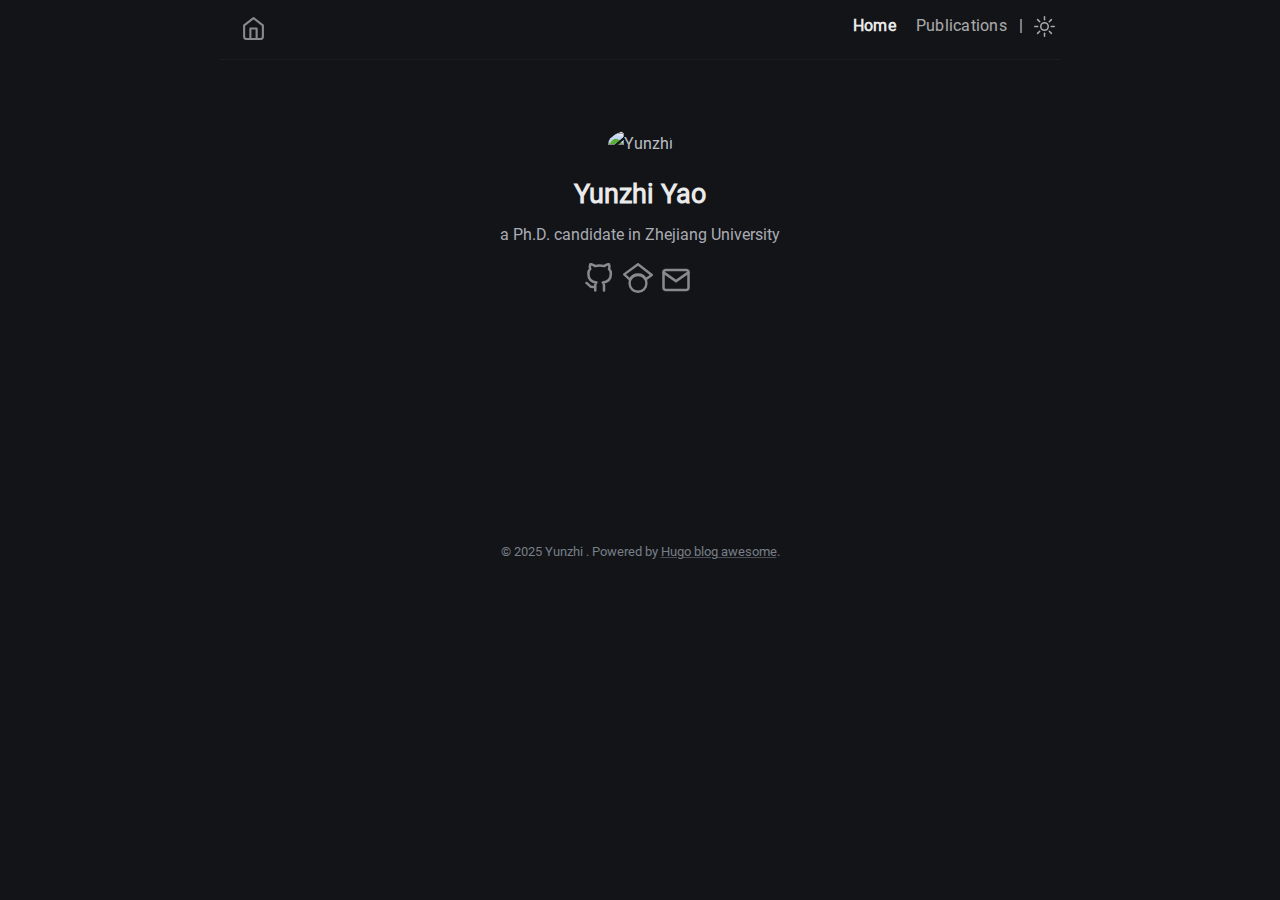
==== index.html @ 930744e5 "Initial commit" ====
<!DOCTYPE html><html lang="en-us" class="dark"><head><meta charset="utf-8">
<meta http-equiv="content-type" content="text/html">
<meta name="viewport" content="width=device-width, initial-scale=1.0">

<title itemprop="name"> | Yunzhi Yao</title>
<meta property="og:title" content=" | Yunzhi Yao" />
<meta name="twitter:title" content=" | Yunzhi Yao" />
<meta itemprop="name" content=" | Yunzhi Yao" />
<meta name="application-name" content=" | Yunzhi Yao" />
<meta property="og:site_name" content="Yunzhi Yao" />

<meta name="description" content="Minimal Hugo blog theme with light and dark mode support">
<meta itemprop="description" content="Minimal Hugo blog theme with light and dark mode support" />
<meta property="og:description" content="Minimal Hugo blog theme with light and dark mode support" />
<meta name="twitter:description" content="Minimal Hugo blog theme with light and dark mode support" />

<meta property="og:locale" content="en-us" />
<meta name="language" content="en-us" />

  <link rel="alternate" hreflang="en-us" href="https://littlefive5.github.io/" title="" />






<meta name="generator" content="Hugo 0.143.1">

    
    <meta property="og:url" content="https://littlefive5.github.io/">
  <meta property="og:site_name" content="Yunzhi Yao">
  <meta property="og:title" content="Yunzhi Yao">
  <meta property="og:description" content="Minimal Hugo blog theme with light and dark mode support">
  <meta property="og:locale" content="en_us">
  <meta property="og:type" content="website">


    
    
  <meta name="twitter:card" content="summary">
  <meta name="twitter:title" content="Yunzhi Yao">
  <meta name="twitter:description" content="Minimal Hugo blog theme with light and dark mode support">


    

    <link rel="canonical" href="https://littlefive5.github.io/">
    <link href="/index.xml" rel="alternate" type="application/rss+xml" title="Yunzhi Yao">
    <link href="/index.xml" rel="feed" type="application/rss+xml" title="Yunzhi Yao">
    <link href="/style.min.8a71231d3ff995782d0689340b87c693e7d3cd7c97d5d271f85db466e5714c49.css" rel="stylesheet">
    <link href="/code-highlight.min.706d31975fec544a864cb7f0d847a73ea55ca1df91bf495fd12a177138d807cf.css" rel="stylesheet">

    
    <link rel="apple-touch-icon" sizes="180x180" href="/icons/apple-touch-icon.png">
    <link rel="icon" type="image/png" sizes="32x32" href="/icons/favicon-32x32.png">
    <link rel="icon" type="image/png" sizes="16x16" href="/icons/favicon-16x16.png">
    <link rel="mask-icon" href="/icons/safari-pinned-tab.svg">
    <link rel="shortcut icon" href="/favicon.ico">




<link rel="manifest" href="https://littlefive5.github.io/site.webmanifest">

<meta name="msapplication-config" content="/browserconfig.xml">
<meta name="msapplication-TileColor" content="#2d89ef">
<meta name="theme-color" content="#434648">

    
    <link rel="icon" type="image/svg+xml" href="/icons/favicon.svg">

    
    
    
</head>
<body data-theme="dark" class="notransition">

<script src="/js/theme.min.8961c317c5b88b953fe27525839672c9343f1058ab044696ca225656c8ba2ab0.js" integrity="sha256-iWHDF8W4i5U/4nUlg5ZyyTQ/EFirBEaWyiJWVsi6KrA="></script>

<div class="navbar" role="navigation">
    <nav class="menu" aria-label="Main Navigation">
        <a href="https://littlefive5.github.io/" class="logo">
            <svg xmlns="http://www.w3.org/2000/svg" width="25" height="25" 
viewBox="0 0 24 24" fill="none" stroke="currentColor" stroke-width="2" stroke-linecap="round" 
stroke-linejoin="round" class="feather feather-home">
<title>Home</title>
<path d="M3 9l9-7 9 7v11a2 2 0 0 1-2 2H5a2 2 0 0 1-2-2z"></path>
<polyline points="9 22 9 12 15 12 15 22"></polyline>
</svg>
        </a>
        <input type="checkbox" id="menu-trigger" class="menu-trigger" />
        <label for="menu-trigger">
            <span class="menu-icon">
                <svg xmlns="http://www.w3.org/2000/svg" width="25" height="25" stroke="currentColor" fill="none" viewBox="0 0 14 14"><title>Menu</title><path stroke-linecap="round" stroke-linejoin="round" d="M10.595 7L3.40726 7"></path><path stroke-linecap="round" stroke-linejoin="round" d="M10.5096 3.51488L3.49301 3.51488"></path><path stroke-linecap="round" stroke-linejoin="round" d="M10.5096 10.4851H3.49301"></path><path stroke-linecap="round" stroke-linejoin="round" d="M0.5 12.5V1.5C0.5 0.947715 0.947715 0.5 1.5 0.5H12.5C13.0523 0.5 13.5 0.947715 13.5 1.5V12.5C13.5 13.0523 13.0523 13.5 12.5 13.5H1.5C0.947715 13.5 0.5 13.0523 0.5 12.5Z"></path></svg>
            </span>
        </label>

        <div class="trigger">
            <ul class="trigger-container">
                
                
                <li>
                    <a class="menu-link active" href="/">
                        Home
                    </a>
                    
                </li>
                
                <li>
                    <a class="menu-link " href="/publication/">
                        Publications
                    </a>
                    
                </li>
                
                <li class="menu-separator">
                    <span>|</span>
                </li>
                
                
            </ul>
            <a id="mode" href="#">
                <svg xmlns="http://www.w3.org/2000/svg" class="mode-sunny" width="21" height="21" viewBox="0 0 14 14" stroke-width="1">
<title>LIGHT</title><g><circle cx="7" cy="7" r="2.5" fill="none" stroke-linecap="round" stroke-linejoin="round"></circle><line x1="7" y1="0.5" x2="7" y2="2.5" fill="none" stroke-linecap="round" stroke-linejoin="round"></line><line x1="2.4" y1="2.4" x2="3.82" y2="3.82" fill="none" stroke-linecap="round" stroke-linejoin="round"></line><line x1="0.5" y1="7" x2="2.5" y2="7" fill="none" stroke-linecap="round" stroke-linejoin="round"></line><line x1="2.4" y1="11.6" x2="3.82" y2="10.18" fill="none" stroke-linecap="round" stroke-linejoin="round"></line><line x1="7" y1="13.5" x2="7" y2="11.5" fill="none" stroke-linecap="round" stroke-linejoin="round"></line><line x1="11.6" y1="11.6" x2="10.18" y2="10.18" fill="none" stroke-linecap="round" stroke-linejoin="round"></line><line x1="13.5" y1="7" x2="11.5" y2="7" fill="none" stroke-linecap="round" stroke-linejoin="round"></line><line x1="11.6" y1="2.4" x2="10.18" y2="3.82" fill="none" stroke-linecap="round" stroke-linejoin="round"></line></g></svg>
                <svg xmlns="http://www.w3.org/2000/svg" class="mode-moon" width="21" height="21" viewBox="0 0 14 14" stroke-width="1">
<title>DARK</title><g><circle cx="7" cy="7" r="2.5" fill="none" stroke-linecap="round" stroke-linejoin="round"></circle><line x1="7" y1="0.5" x2="7" y2="2.5" fill="none" stroke-linecap="round" stroke-linejoin="round"></line><line x1="2.4" y1="2.4" x2="3.82" y2="3.82" fill="none" stroke-linecap="round" stroke-linejoin="round"></line><line x1="0.5" y1="7" x2="2.5" y2="7" fill="none" stroke-linecap="round" stroke-linejoin="round"></line><line x1="2.4" y1="11.6" x2="3.82" y2="10.18" fill="none" stroke-linecap="round" stroke-linejoin="round"></line><line x1="7" y1="13.5" x2="7" y2="11.5" fill="none" stroke-linecap="round" stroke-linejoin="round"></line><line x1="11.6" y1="11.6" x2="10.18" y2="10.18" fill="none" stroke-linecap="round" stroke-linejoin="round"></line><line x1="13.5" y1="7" x2="11.5" y2="7" fill="none" stroke-linecap="round" stroke-linejoin="round"></line><line x1="11.6" y1="2.4" x2="10.18" y2="3.82" fill="none" stroke-linecap="round" stroke-linejoin="round"></line></g></svg>
            </a>
        </div>
    </nav>
</div>
<div class="wrapper">
        


<div class="author">
    
    
    
    <img class="author-avatar" src="https://avatars.githubusercontent.com/u/36941249?v=4" alt="Yunzhi " width="460"
        height="460" />
    
    
    <h2 class="author-name">Yunzhi Yao</h2>
    <p class="author-bio" style="margin-bottom: 15px;">a Ph.D. candidate in Zhejiang University</p>
    <div class="footer_social-icons">
<a href="https://github.com/littlefive5" target="_blank" rel="noopener noreferrer me"
    title="Github">
    <svg xmlns="http://www.w3.org/2000/svg" viewBox="0 0 24 24" fill="none" stroke="currentColor" stroke-width="2"
    stroke-linecap="round" stroke-linejoin="round">
    <path
        d="M9 19c-5 1.5-5-2.5-7-3m14 6v-3.87a3.37 3.37 0 0 0-.94-2.61c3.14-.35 6.44-1.54 6.44-7A5.44 5.44 0 0 0 20 4.77 5.07 5.07 0 0 0 19.91 1S18.73.65 16 2.48a13.38 13.38 0 0 0-7 0C6.27.65 5.09 1 5.09 1A5.07 5.07 0 0 0 5 4.77a5.44 5.44 0 0 0-1.5 3.78c0 5.42 3.3 6.61 6.44 7A3.37 3.37 0 0 0 9 18.13V22">
    </path>
</svg>
</a>
<a href="https://scholar.google.com/citations?user=nAagIwEAAAAJ" target="_blank" rel="noopener noreferrer me"
    title="Googlescholar">
    <svg role="img" viewBox="0 0 24 25" xmlns="http://www.w3.org/2000/svg" fill="none" stroke="currentColor"
    stroke-width="2" stroke-linecap="round" stroke-linejoin="round">
    <path
        d="M5.242 13.769L0.5 9.5 12 1l11.5 9-5.242 3.769C17.548 11.249 14.978 9.5 12 9.5c-2.977 0-5.548 1.748-6.758 4.269zM12 10a7 7 0 1 0 0 14 7 7 0 0 0 0-14z" />
</svg>
</a>
<a href="mailto:yyztodd@zju.edu.cn" target="_blank" rel="noopener noreferrer me"
    title="Email">
    <svg xmlns="http://www.w3.org/2000/svg" viewBox="0 0 24 21" fill="none" stroke="currentColor" stroke-width="2"
    stroke-linecap="round" stroke-linejoin="round">
    <path d="M4 4h16c1.1 0 2 .9 2 2v12c0 1.1-.9 2-2 2H4c-1.1 0-2-.9-2-2V6c0-1.1.9-2 2-2z"></path>
    <polyline points="22,6 12,13 2,6"></polyline>
</svg>
</a>
</div>
</div>

        <main aria-label="Content">
            
        </main>
    </div><footer class="footer">
    <span class="footer_item"> </span>
    &nbsp;

    
    <small class="footer_copyright">
        © 2025 Yunzhi .
        Powered by <a href="https://github.com/hugo-sid/hugo-blog-awesome" target="_blank" rel="noopener">Hugo blog awesome</a>.
    </small>
</footer><a href="#" title="Go to top" id="totop">
    <svg xmlns="http://www.w3.org/2000/svg" width="50" height="50" fill="currentColor" stroke="currentColor" viewBox="0 96 960 960">
    <path d="M283 704.739 234.261 656 480 410.261 725.739 656 677 704.739l-197-197-197 197Z"/>
</svg>

</a>


    






    
    <script src="https://littlefive5.github.io/js/main.min.35f435a5d8eac613c52daa28d8af544a4512337d3e95236e4a4978417b8dcb2f.js" integrity="sha256-NfQ1pdjqxhPFLaoo2K9USkUSM30&#43;lSNuSkl4QXuNyy8="></script>

    

</body>

</html>
---- style.min.8a71231d3ff995782d0689340b87c693e7d3cd7c97d5d271f85db466e5714c49.css ----
@font-face{font-display:swap;font-family:roboto;font-style:normal;font-weight:400;src:url(fonts/Roboto/roboto-v30-latin-regular.eot);src:url(fonts/Roboto/roboto-v30-latin-regular.eot?#iefix)format("embedded-opentype"),url(fonts/Roboto/roboto-v30-latin-regular.woff2)format("woff2"),url(fonts/Roboto/roboto-v30-latin-regular.woff)format("woff"),url(fonts/Roboto/roboto-v30-latin-regular.ttf)format("truetype"),url(fonts/Roboto/roboto-v30-latin-regular.svg#Roboto)format("svg")}*{-webkit-transition:background-color 75ms ease-in,border-color 75ms ease-in;-moz-transition:background-color 75ms ease-in,border-color 75ms ease-in;-ms-transition:background-color 75ms ease-in,border-color 75ms ease-in;-o-transition:background-color 75ms ease-in,border-color 75ms ease-in;transition:background-color 75ms ease-in,border-color 75ms ease-in}.notransition{-webkit-transition:none;-moz-transition:none;-ms-transition:none;-o-transition:none;transition:none}html{overflow-x:hidden;width:100%}body,h1,h2,h3,h4,h5,h6,p,blockquote,pre,hr,dl,dd,ol,ul,figure{margin:0;padding:0}body{min-height:100vh;overflow-x:hidden;position:relative;color:#434648;background-color:#fff;font:16px/1.85 Roboto,sans-serif;-webkit-text-size-adjust:100%;-webkit-font-smoothing:antialiased;-webkit-font-feature-settings:"kern" 1;-moz-font-feature-settings:"kern" 1;-o-font-feature-settings:"kern" 1;font-feature-settings:"kern" 1;font-kerning:normal;box-sizing:border-box}h1,h2,h3,h4,h5,h6,p,blockquote,pre,ul,ol,dl,figure{margin-top:10px;margin-bottom:10px}strong,b{font-weight:700;color:#0d122b}hr{border-bottom:0;border-style:solid;border-color:#ececec}img{max-width:100%;vertical-align:middle;-webkit-user-drag:none;margin:0 auto;text-align:center}figure{position:relative}figure>img{display:block;position:relative}figcaption{font-size:13px;text-align:center}ul li{display:list-item;text-align:-webkit-match-parent}ol li{position:relative}ul,ol{margin-top:0;margin-left:30px}li{padding-bottom:1px;padding-top:1px}li:before{color:#0d122b}li>ul,li>ol{margin-bottom:2px;margin-top:0}h1,h2,h3,h4,h5,h6{color:#0d122b;font-weight:700}h1+ul,h1+ol,h2+ul,h2+ol,h3+ul,h3+ol,h4+ul,h4+ol,h5+ul,h5+ol,h6+ul,h6+ol{margin-top:10px}@media screen and (max-width:768px){h1,h2,h3,h4,h5,h6{scroll-margin-top:65px}}h1>a,h2>a,h3>a,h4>a,h5>a,h6>a{text-decoration:none;border:none}h1>a:hover,h2>a:hover,h3>a:hover,h4>a:hover,h5>a:hover,h6>a:hover{text-decoration:none;border:none}a{color:inherit;text-decoration-color:#d2c7c7}a:hover{color:#003fff}a:focus{outline:3px solid rgba(0,54,199,.6);outline-offset:2px}del{color:inherit}em{color:inherit}blockquote{color:#525b66;opacity:.9;border-left:5px solid #c4c8cc;padding:0 0 0 1rem;margin-left:.3rem;margin-right:.3rem;font-size:1em}blockquote>:last-child{margin-bottom:0;margin-top:0}.wrapper{max-width:-webkit-calc(720px - (30px * 2));max-width:calc(720px - (30px * 2));position:relative;margin-right:auto;margin-left:auto;padding-right:30px;padding-left:30px}@media screen and (max-width:768px){.wrapper{max-width:-webkit-calc(720px - (30px));max-width:calc(720px - (30px));padding-right:20px;padding-left:20px}.wrapper.blurry{animation:.2s ease-in forwards blur;-webkit-animation:.2s ease-in forwards blur}}u{text-decoration-color:#d2c7c7}small{font-size:14px}sup{border-radius:10%;top:-3px;left:2px;font-size:small;position:relative;margin-right:2px}.overflow-table{overflow-x:auto}table{width:100%;margin-top:15px;border-collapse:collapse;font-size:14px}table thead{font-weight:700;color:#0d122b;border-bottom:1px solid #ececec}table th,table td,table tr{border:1px solid #ececec;padding:2px 7px}.navbar:after,.wrapper:after{content:"";display:table;clear:both}mark,::selection{background:#fffba0;color:#0d122b}.gist table{border:0}.gist table tr,.gist table td{border:0}.navbar{height:auto;max-width:calc(890px - (30px * 2));max-width:-webkit-calc(890px - (30px * 2));position:relative;margin-right:auto;margin-left:auto;border-bottom:1px solid #ececec;padding:.5rem .3rem}.logo{float:left;margin:.5rem 0 0 1rem}.logo>svg{opacity:.7}.logo:hover>svg{opacity:1}@media screen and (max-width:768px){.logo{padding-top:.3rem}}.menu{user-select:none;-ms-user-select:none;-webkit-user-select:none}.menu ul{margin:0}.menu .menu-separator{margin-right:.7rem}@media screen and (max-width:768px){.menu .menu-separator{display:none}}.menu a#mode{-webkit-transform:scale(1,1);transform:scale(1,1);opacity:.7;z-index:1}.menu a#mode:hover{cursor:pointer;opacity:1}.menu a#mode:active{-webkit-transform:scale(.9,.9);transform:scale(.9,.9)}.menu a#mode .mode-moon{display:block}.menu a#mode .mode-moon line{stroke:#0d122b;fill:none}.menu a#mode .mode-moon circle{fill:#0d122b;stroke:#0d122b}.menu a#mode .mode-sunny{display:none}.menu a#mode .mode-sunny line{stroke:#eaeaea;fill:none}.menu a#mode .mode-sunny circle{fill:none;stroke:#eaeaea}.menu .trigger{float:right;display:flex;align-items:center}.menu .menu-trigger{display:none}.menu .menu-icon{display:none}.menu li{display:inline-block;margin:0;padding:0;list-style:none}@media screen and (max-width:768px){.menu li{display:block;margin:0;padding:0;list-style:none}}.menu .menu-link{color:#0d122b;line-height:2.25;text-decoration:none;padding:.3rem .5rem;opacity:.7;letter-spacing:.015rem}.menu .menu-link:hover{opacity:1}.menu .menu-link:not(:last-child){margin-right:5px}@media screen and (max-width:768px){.menu .menu-link{opacity:.8}}.menu .menu-link.active{opacity:1;font-weight:600}@media screen and (max-width:768px){.menu{position:fixed;top:0;left:0;right:0;z-index:2;text-align:center;height:50px;background-color:#fff;border-bottom:1px solid #ececec}.menu a#mode{left:10px;top:12px}.menu .menu-icon{display:block;position:absolute;right:0;margin:.7rem .3rem 0 0;cursor:pointer;text-align:center;z-index:1}.menu .menu-icon>svg{opacity:.7}.menu .menu-icon:hover>svg{opacity:1}.menu .menu-icon:active{-webkit-transform:scale(.9,.9);transform:scale(.9,.9)}.menu input[type=checkbox]:not(:checked)~.trigger{clear:both;visibility:hidden}.menu input[type=checkbox]:checked~.trigger{position:fixed;animation:.2s ease-in forwards fadein;-webkit-animation:.2s ease-in forwards fadein;flex-direction:column;justify-content:center;height:100vh;width:100%;top:0}.menu .menu-link{display:block;box-sizing:border-box;font-size:1.1em}.menu .menu-link:not(:last-child){margin:0;padding:2px 0}}.author{margin-top:4.3rem;margin-bottom:4rem;text-align:center}@media screen and (max-width:768px){.author{margin-bottom:3em}}.author .author-avatar{width:150px;height:150px;border-radius:100%;user-select:none;-ms-user-select:none;-webkit-user-select:none;-webkit-animation:.5s ease-in forwards fadein;animation:.5s ease-in forwards fadein;opacity:1;object-fit:cover}.author .author-name{font-size:1.7em;margin-bottom:2px}.author .author-bio{margin:0 auto;opacity:.9;max-width:393px;line-height:1.688}.posts-item-note{padding-bottom:.3rem;font-weight:500;color:#0d122b}.post-item{display:flex;padding-top:5px;padding-bottom:6px;justify-content:space-between;flex-direction:row;align-items:center}.post-item:not(:first-child){border-top:1px solid #ececec}.post-item .post-item-date{min-width:96px;color:#0d122b}@media screen and (max-width:768px){.post-item .post-item-date{font-size:16px}}.post-item .post-item-title{margin:0;border:0;padding:0;font-size:16px;font-weight:400;letter-spacing:.1px}@media screen and (max-width:768px){.post-item .post-item-title{max-width:15rem}}.post-item .post-item-title a{color:#434648;transition:all 150ms ease-in 0s}.post-item .post-item-title a:hover,.post-item .post-item-title afocus{color:#0d122b}.footer{margin-top:8em;margin-bottom:2em;text-align:center}@media screen and (max-width:768px){.footer{margin-top:3em}}.footer span.footer_item{opacity:.8;font-weight:700;font-size:14px}.footer a.footer_item{opacity:.8;text-decoration:none}.footer a.footer_item:not(:last-child){margin-right:10px}.footer a.footer_item:not(:last-child):hover{opacity:1}.footer_copyright{font-size:13px;display:block;color:#6b7886;opacity:.8;margin-top:.7rem;padding:.3rem .95rem}.footer_social-icons a{text-decoration:none;margin-right:.31rem}.footer_social-icons svg{color:#888a90;height:30px;width:30px}.footer_social-icons svg:hover{color:#ddd}.not-found{text-align:center;display:flex;justify-content:center;flex-direction:column;height:75vh}.not-found .title{font-size:5em;font-weight:700;line-height:1.1;color:#0d122b;text-shadow:1px 0 0 #003fff}.not-found .phrase{color:#434648}.not-found .solution{color:#003fff;letter-spacing:.5px}.not-found .solution:hover{color:#0036c7}.search-article{position:relative;margin-bottom:50px}.search-article label[for=search-input]{position:relative;top:10px;left:11px}.search-article input[type=search]{top:0;left:0;border:0;width:100%;height:40px;outline:none;position:absolute;border-radius:5px;padding:10px 10px 10px 35px;color:#434648;-webkit-appearance:none;font-size:16px;background-color:rgba(128,128,128,.1);border:1px solid rgba(128,128,128,.1)}.search-article input[type=search]::-webkit-input-placeholder{color:gray}.search-article input[type=search]::-webkit-search-decoration,.search-article input[type=search]::-webkit-search-results-decoration{display:none}#search-results{text-align:center}#search-results li{text-align:left}.archive-tags{height:auto}.archive-tags .tag-item{padding:1px 3px;border-radius:2px;border:1px solid rgba(128,128,128,.1);background-color:rgba(128,128,128,.1)}sub,sup{font-size:79%;line-height:0;position:relative;vertical-align:baseline}sup{top:-.5em}sub{bottom:-.25em}kbd{font-size:85%;border-radius:3px;color:#333638;background:#d8dbe2;display:inline-block;font-family:Consolas,monaco,monospace;line-height:1;padding:2px 4px;white-space:nowrap}mark{background:#ff0;color:#000;border-radius:3px}@media screen and (max-width:768px){.wrapper.post{padding-left:15px;padding-right:15px}}.header{margin-top:7.8em}.header .header-title{font-size:2em;line-height:1.2;margin-top:10px;margin-bottom:20px}.header .header-title.center{text-align:center}@media screen and (max-width:768px){.header .header-title{font-size:1.9em}}.post-meta{padding-top:3px;line-height:1.3;color:#6b7886}.post-meta time{position:relative;margin-right:1.5em}.post-meta span[itemprop=author]{border-bottom:1px dotted #ececec}.page-content{padding-top:8px}.page-content iframe{text-align:center}.page-content figure img{border-radius:2px}.page-content figure figcaption{margin-top:5px;font-style:italic;font-size:14px}.page-content a{color:#003fff;text-decoration:none}.page-content a[target=_blank]::after{content:" \2197";font-size:14px;line-height:0;position:relative;bottom:5px;vertical-align:baseline}.page-content a:hover{color:#0036c7}.page-content a:focus{color:#003fff}.page-content>p{margin:0;padding-top:15px;padding-bottom:15px}.page-content ul.task-list{list-style:none;margin:0}.page-content ul.task-list li::before{content:""}.page-content ul.task-list li input[type=checkbox]{margin-right:10px}.page-content dl dt{font-weight:700}.page-content h1,.page-content h2,.page-content h3,.page-content h4,.page-content h5,.page-content h6{color:#0d122b;font-weight:700;margin-top:30px;margin-bottom:0;letter-spacing:.03rem}.page-content h1:hover .anchor-head,.page-content h2:hover .anchor-head,.page-content h3:hover .anchor-head,.page-content h4:hover .anchor-head,.page-content h5:hover .anchor-head,.page-content h6:hover .anchor-head{color:#003fff;opacity:1}.page-content h1 .anchor-head,.page-content h2 .anchor-head,.page-content h3 .anchor-head,.page-content h4 .anchor-head,.page-content h5 .anchor-head,.page-content h6 .anchor-head{position:relative;opacity:0;outline:none}.page-content h1 .anchor-head::before,.page-content h2 .anchor-head::before,.page-content h3 .anchor-head::before,.page-content h4 .anchor-head::before,.page-content h5 .anchor-head::before,.page-content h6 .anchor-head::before{content:"#";position:absolute;right:-3px;width:1em;font-weight:700}.page-content h1{font-size:24px}.page-content h2{font-size:22px}.page-content h3{font-size:20px}.page-content h4{font-size:20px}.page-content h5{font-size:16px}.page-content h6{font-size:14px}.post-nav{display:flex;position:relative;margin-top:5em;border-top:1px solid #ececec;line-height:1.4}.post-nav .post-nav-item{border-bottom:0;font-weight:700;padding-bottom:10px;width:50%;padding-top:10px;text-decoration:none;box-sizing:border-box}.post-nav .post-nav-item .post-title{color:#0d122b}.post-nav .post-nav-item:hover .post-title,.post-nav .post-nav-item:focus .post-title{color:#0036c7;opacity:.9}.post-nav .post-nav-item .nav-arrow{font-weight:400;font-size:14px;color:#6b7886;margin-bottom:3px}.post-nav .post-nav-item:nth-child(odd){padding-left:0;padding-right:20px}.post-nav .post-nav-item:nth-child(even){text-align:right;padding-right:0;padding-left:20px}@media screen and (max-width:768px){.post-nav{display:block;font-size:14px}.post-nav .post-nav-item{display:block;width:100%}.post-nav .post-nav-item:nth-child(even){border-left:0;padding-left:0;border-top:1px solid #ececec}}.post-updated-at{font-family:ubuntu mono,monospace}code{font-family:Consolas,monospace;text-rendering:optimizeLegibility;font-feature-settings:"calt" 1;font-variant-ligatures:normal;white-space:pre;word-spacing:normal;word-break:normal;word-wrap:normal;font-size:inherit}li>code,p>code{white-space:pre-wrap;font-size:.9em;padding:1px 3px;position:relative;top:-1px;color:#333638;background-color:#d8dbe2;border-radius:2px;border:1px solid rgba(128,128,128,.1)}pre{background-color:#1a1b21;border-radius:.3rem;padding:.5rem 1rem;display:block;overflow-x:auto}@media screen and (max-width:768px){pre{margin:0 calc(51% - 51vw)}}pre::-webkit-scrollbar{height:.5rem}pre::-webkit-scrollbar-track{background:#606071;border-radius:.1rem}pre::-webkit-scrollbar-thumb{background:#999ea2;border-radius:.3rem}pre::-webkit-scrollbar-thumb:hover{background:#424546}pre>code{color:#fff;max-width:50rem;margin-left:auto;margin-right:auto;line-height:1.5;display:block;border:0}.highlight table td{padding:5px}.highlight table pre{margin:0}.highlight,.highlight .w{color:#fbf1c7}.highlight .err{color:#fb4934;font-weight:700}.highlight .c,.highlight .cd,.highlight .cm,.highlight .c1,.highlight .cs{color:#928374;font-style:italic}.highlight .cp{color:#8ec07c}.highlight .nt{color:#fb4934}.highlight .o,.highlight .ow{color:#fbf1c7}.highlight .p,.highlight .pi{color:#fbf1c7}.highlight .gi{color:#b8bb26;background-color:#282828}.highlight .gd{color:#fb4934;background-color:#282828}.highlight .gh{color:#b8bb26;font-weight:700}.highlight .k,.highlight .kn,.highlight .kp,.highlight .kr,.highlight .kv{color:#fb4934}.highlight .kc{color:#d3869b}.highlight .kt{color:#fabd2f}.highlight .kd{color:#fe8019}.highlight .s,.highlight .sb,.highlight .sc,.highlight .sd,.highlight .s2,.highlight .sh,.highlight .sx,.highlight .s1{color:#b8bb26;font-style:italic}.highlight .si{color:#b8bb26;font-style:italic}.highlight .sr{color:#b8bb26;font-style:italic}.highlight .se{color:#fe8019}.highlight .nn{color:#8ec07c}.highlight .nc{color:#8ec07c}.highlight .no{color:#d3869b}.highlight .na{color:#b8bb26}.highlight .m,.highlight .mf,.highlight .mh,.highlight .mi,.highlight .il,.highlight .mo,.highlight .mb,.highlight .mx{color:#d3869b}.highlight .ss{color:#83a598}details{cursor:pointer}.toc{margin:1.1rem 0 1rem;padding:.5rem 1rem;border-radius:.3rem;background-color:#edecec}.toc ul{padding-top:1rem;margin-left:1rem;padding-left:1rem}.toc ul li{margin-bottom:.5em;line-height:1.4}@keyframes fadein{0%{opacity:.2}100%{opacity:1}}@keyframes blur{0%{filter:blur(0)}100%{filter:blur(4px)}}.embed-responsive{height:0;max-width:100%;overflow:hidden;position:relative;padding-bottom:56.25%;margin-top:20px}.embed-responsive iframe,.embed-responsive object,.embed-responsive embed{top:0;left:0;width:100%;height:100%;position:absolute}.main-404{padding:9rem 0;text-align:center}@media(prefers-color-scheme:dark){html:not(.light) body{color:#babdc4;background-color:#131418}html:not(.light) h1,html:not(.light) h2,html:not(.light) h3,html:not(.light) h4,html:not(.light) h5,html:not(.light) h6{color:#eaeaea}html:not(.light) table thead{color:#eaeaea;border-color:#1b1d25}html:not(.light) table th,html:not(.light) table td,html:not(.light) table tr{border-color:#1b1d25}html:not(.light) .page-content a{color:#77a8fd}html:not(.light) .page-content a:hover,html:not(.light) .page-content a:active,html:not(.light) .page-content a:focus{color:#5292ff}html:not(.light) .page-content h3{border-color:#1b1d25}html:not(.light) .page-content h1 .anchor-head,html:not(.light) .page-content h2 .anchor-head,html:not(.light) .page-content h3 .anchor-head,html:not(.light) .page-content h4 .anchor-head,html:not(.light) .page-content h5 .anchor-head,html:not(.light) .page-content h6 .anchor-head{color:#77a8fd}html:not(.light) .toc{background-color:#323232}html:not(.light) #totop{color:#babdc4;background-color:#676767b3}html:not(.light) #totop:hover{background-color:#676767}html:not(.light) li>code,html:not(.light) p>code{font-size:.9em;padding:1px 3px;position:relative;top:-1px;color:#c2c4ca;background-color:#2d2d2d;border-radius:2px;border:1px solid rgba(128,128,128,.1)}html:not(.light) kbd{color:#c2c4ca;background-color:#2d2d2d}html:not(.light) hr{border-color:#1b1d25}html:not(.light) .post-meta{color:#767f87}html:not(.light) .post-meta time::after{background-color:#1b1d25}html:not(.light) .post-meta span[itemprop=author]{border-color:#1b1d25}html:not(.light) a{color:inherit;text-decoration-color:#4a4d56}html:not(.light) a:hover{color:#77a8fd}html:not(.light) a:focus{outline-color:rgba(44,118,246,.6)}html:not(.light) li:before{color:#eaeaea}html:not(.light) blockquote{color:#9b9ba3;border-color:#4a4d56}html:not(.light) strong,html:not(.light) b{color:#eaeaea}html:not(.light) .navbar{border-color:#1b1d25}html:not(.light) .navbar .menu a#mode .mode-sunny{display:block}html:not(.light) .navbar .menu a#mode .mode-moon{display:none}html:not(.light) .navbar .menu .menu-link{color:#eaeaea}}@media screen and (prefers-color-scheme:dark) and (max-width:768px){html:not(.light) .navbar .menu{background-color:#131418;border-color:#1b1d25}html:not(.light) .navbar .menu input[type=checkbox]:checked~.trigger{background:#131418}}@media(prefers-color-scheme:dark){html:not(.light) .post-item:not(:first-child){border-color:#1b1d25}html:not(.light) .post-item .post-item-date{color:#eaeaea}html:not(.light) .post-item .post-item-title a{color:#babdc4}html:not(.light) .post-item .post-item-title a:hover,html:not(.light) .post-item .post-item-title afocus{color:#eaeaea}html:not(.light) .post-nav{border-color:#1b1d25}html:not(.light) .post-nav .post-nav-item{font-weight:700}html:not(.light) .post-nav .post-nav-item .post-title{color:#eaeaea;opacity:.9}html:not(.light) .post-nav .post-nav-item:hover .post-title,html:not(.light) .post-nav .post-nav-item:focus .post-title{color:#5292ff}html:not(.light) .post-nav .post-nav-item .nav-arrow{color:#767f87}}@media screen and (prefers-color-scheme:dark) and (max-width:768px){html:not(.light) .post-nav .post-nav-item:nth-child(even){border-color:#1b1d25}}@media(prefers-color-scheme:dark){html:not(.light) .footer span.footer_item{color:#eaeaea}html:not(.light) .footer a.footer_item:not(:last-child){color:#eaeaea}html:not(.light) .footer .footer_copyright{color:#767f87;opacity:1}html:not(.light) .not-found .title{color:#eaeaea;text-shadow:1px 0 0 #77a8fd}html:not(.light) .not-found .phrase{color:#babdc4}html:not(.light) .not-found .solution{color:#77a8fd}html:not(.light) .not-found .solution:hover{color:#5292ff}html:not(.light) .search-article input[type=search]{color:#babdc4}html:not(.light) .search-article input[type=search]::-webkit-input-placeholder{color:rgba(128,128,128,.8)}}html.dark body{color:#babdc4;background-color:#131418}html.dark h1,html.dark h2,html.dark h3,html.dark h4,html.dark h5,html.dark h6{color:#eaeaea}html.dark table thead{color:#eaeaea;border-color:#1b1d25}html.dark table th,html.dark table td,html.dark table tr{border-color:#1b1d25}html.dark .page-content a{color:#77a8fd}html.dark .page-content a:hover,html.dark .page-content a:active,html.dark .page-content a:focus{color:#5292ff}html.dark .page-content h3{border-color:#1b1d25}html.dark .page-content h1 .anchor-head,html.dark .page-content h2 .anchor-head,html.dark .page-content h3 .anchor-head,html.dark .page-content h4 .anchor-head,html.dark .page-content h5 .anchor-head,html.dark .page-content h6 .anchor-head{color:#77a8fd}html.dark .toc{background-color:#323232}html.dark #totop{color:#babdc4;background-color:#676767b3}html.dark #totop:hover{background-color:#676767}html.dark li>code,html.dark p>code{font-size:.9em;padding:1px 3px;position:relative;top:-1px;color:#c2c4ca;background-color:#2d2d2d;border-radius:2px;border:1px solid rgba(128,128,128,.1)}html.dark kbd{color:#c2c4ca;background-color:#2d2d2d}html.dark hr{border-color:#1b1d25}html.dark .post-meta{color:#767f87}html.dark .post-meta time::after{background-color:#1b1d25}html.dark .post-meta span[itemprop=author]{border-color:#1b1d25}html.dark a{color:inherit;text-decoration-color:#4a4d56}html.dark a:hover{color:#77a8fd}html.dark a:focus{outline-color:rgba(44,118,246,.6)}html.dark li:before{color:#eaeaea}html.dark blockquote{color:#9b9ba3;border-color:#4a4d56}html.dark strong,html.dark b{color:#eaeaea}html.dark .navbar{border-color:#1b1d25}html.dark .navbar .menu a#mode .mode-sunny{display:block}html.dark .navbar .menu a#mode .mode-moon{display:none}html.dark .navbar .menu .menu-link{color:#eaeaea}@media screen and (max-width:768px){html.dark .navbar .menu{background-color:#131418;border-color:#1b1d25}html.dark .navbar .menu input[type=checkbox]:checked~.trigger{background:#131418}}html.dark .post-item:not(:first-child){border-color:#1b1d25}html.dark .post-item .post-item-date{color:#eaeaea}html.dark .post-item .post-item-title a{color:#babdc4}html.dark .post-item .post-item-title a:hover,html.dark .post-item .post-item-title afocus{color:#eaeaea}html.dark .post-nav{border-color:#1b1d25}html.dark .post-nav .post-nav-item{font-weight:700}html.dark .post-nav .post-nav-item .post-title{color:#eaeaea;opacity:.9}html.dark .post-nav .post-nav-item:hover .post-title,html.dark .post-nav .post-nav-item:focus .post-title{color:#5292ff}html.dark .post-nav .post-nav-item .nav-arrow{color:#767f87}@media screen and (max-width:768px){html.dark .post-nav .post-nav-item:nth-child(even){border-color:#1b1d25}}html.dark .footer span.footer_item{color:#eaeaea}html.dark .footer a.footer_item:not(:last-child){color:#eaeaea}html.dark .footer .footer_copyright{color:#767f87;opacity:1}html.dark .not-found .title{color:#eaeaea;text-shadow:1px 0 0 #77a8fd}html.dark .not-found .phrase{color:#babdc4}html.dark .not-found .solution{color:#77a8fd}html.dark .not-found .solution:hover{color:#5292ff}html.dark .search-article input[type=search]{color:#babdc4}html.dark .search-article input[type=search]::-webkit-input-placeholder{color:rgba(128,128,128,.8)}.list-page .post-year{padding-bottom:.5rem}.icon-star{color:orange;height:16px;margin-right:1rem;width:16px;display:block}.post-item-right{margin-left:auto;margin-right:0}html{scroll-behavior:smooth}#totop{visibility:hidden;color:#434648;position:fixed;bottom:60px;right:30px;z-index:1;border-radius:10%;background-color:#dfe0e397;transition:visibility .5s,opacity .8s linear}#totop:hover{background-color:#dfe0e3}#totop svg{margin:auto;display:block;height:40px;width:40px}
---- code-highlight.min.706d31975fec544a864cb7f0d847a73ea55ca1df91bf495fd12a177138d807cf.css ----
��/ *   t h i s   f i l e   w a s   g e n e r a t e d   b y   u s i n g   t h e   f o l l o w i n g   c o m m a n d :         h u g o   g e n   c h r o m a s t y l e s   - - s t y l e = c a t p p u c c i n - f r a p p e   >   c o d e - h i g h l i g h t . c s s         i n   o r d e r   t o   c u s t o m i z e   t h e   c o l o r s   o f   t h e   c o d e   h i g h l i g h t e r .     * /         / *   B a c k g r o u n d   * /   . b g   {   c o l o r :   # e f 9 f 7 6 ;   b a c k g r o u n d - c o l o r :   # 2 2 2 4 3 1 ;   }     / *   p r e w r a p p e r   * /   . c h r o m a   {   c o l o r :   # e f 9 f 7 6 ;   b a c k g r o u n d - c o l o r :   # 2 2 2 4 3 1 ;   }     / *   o t h e r   * /   . c h r o m a   . x   {     }     / *   e r r o r   * /   . c h r o m a   . e r r   {   c o l o r :   # e 7 8 2 8 4   }     / *   c o d e l i n e   * /   . c h r o m a   . c l   {     }     / *   l i n e l i n k   * /   . c h r o m a   . l n l i n k s   {   o u t l i n e :   n o n e ;   t e x t - d e c o r a t i o n :   n o n e ;   c o l o r :   i n h e r i t   }     / *   l i n e t a b l e t d   * /   . c h r o m a   . l n t d   {   v e r t i c a l - a l i g n :   t o p ;   p a d d i n g :   0 ;   m a r g i n :   0 ;   b o r d e r :   0 ;   }     / *   l i n e t a b l e   * /   . c h r o m a   . l n t a b l e   {   b o r d e r - s p a c i n g :   0 ;   p a d d i n g :   0 ;   m a r g i n :   0 ;   b o r d e r :   0 ;   }     / *   l i n e h i g h l i g h t   * /   . c h r o m a   . h l   {   b a c k g r o u n d - c o l o r :   # f f f f c c   }     / *   l i n e n u m b e r s t a b l e   * /   . c h r o m a   . l n t   {   w h i t e - s p a c e :   p r e ;   u s e r - s e l e c t :   n o n e ;   m a r g i n - r i g h t :   0 . 4 e m ;   p a d d i n g :   0   0 . 4 e m   0   0 . 4 e m ; c o l o r :   # 7 7 4 f 3 b   }     / *   l i n e n u m b e r s   * /   . c h r o m a   . l n   {   w h i t e - s p a c e :   p r e ;   u s e r - s e l e c t :   n o n e ;   m a r g i n - r i g h t :   0 . 4 e m ;   p a d d i n g :   0   0 . 4 e m   0   0 . 4 e m ; c o l o r :   # 7 7 4 f 3 b   }     / *   l i n e   * /   . c h r o m a   . l i n e   {   d i s p l a y :   f l e x ;   }     / *   k e y w o r d   * /   . c h r o m a   . k   {   c o l o r :   # c a 9 e e 6   }     / *   k e y w o r d c o n s t a n t   * /   . c h r o m a   . k c   {   c o l o r :   # c a 9 e e 6 ;   f o n t - s t y l e :   i t a l i c   }     / *   k e y w o r d d e c l a r a t i o n   * /   . c h r o m a   . k d   {   c o l o r :   # c a 9 e e 6   }     / *   k e y w o r d n a m e s p a c e   * /   . c h r o m a   . k n   {   c o l o r :   # c a 9 e e 6   }     / *   k e y w o r d p s e u d o   * /   . c h r o m a   . k p   {   c o l o r :   # c a 9 e e 6 ;   f o n t - w e i g h t :   b o l d   }     / *   k e y w o r d r e s e r v e d   * /   . c h r o m a   . k r   {   c o l o r :   # c a 9 e e 6   }     / *   k e y w o r d t y p e   * /   . c h r o m a   . k t   {   c o l o r :   # e 5 c 8 9 0   }     / *   n a m e   * /   . c h r o m a   . n   {   c o l o r :   # b a b b f 1   }     / *   n a m e a t t r i b u t e   * /   . c h r o m a   . n a   {   c o l o r :   # e 5 c 8 9 0   }     / *   n a m e b u i l t i n   * /   . c h r o m a   . n b   {   c o l o r :   # c 6 d 0 f 5 ;   f o n t - s t y l e :   i t a l i c   }     / *   n a m e b u i l t i n p s e u d o   * /   . c h r o m a   . b p   {   c o l o r :   # b a b b f 1   }     / *   n a m e c l a s s   * /   . c h r o m a   . n c   {   c o l o r :   # e 5 c 8 9 0   }     / *   n a m e c o n s t a n t   * /   . c h r o m a   . n o   {   c o l o r :   # e 5 c 8 9 0   }     / *   n a m e d e c o r a t o r   * /   . c h r o m a   . n d   {   c o l o r :   # f 4 b 8 e 4   }     / *   n a m e e n t i t y   * /   . c h r o m a   . n i   {   c o l o r :   # f 4 b 8 e 4   }     / *   n a m e e x c e p t i o n   * /   . c h r o m a   . n e   {   c o l o r :   # e a 9 9 9 c   }     / *   n a m e f u n c t i o n   * /   . c h r o m a   . n f   {   c o l o r :   # 9 9 d 1 d b   }     / *   n a m e f u n c t i o n m a g i c   * /   . c h r o m a   . f m   {   c o l o r :   # b a b b f 1   }     / *   n a m e l a b e l   * /   . c h r o m a   . n l   {   c o l o r :   # e 5 c 8 9 0   }     / *   n a m e n a m e s p a c e   * /   . c h r o m a   . n n   {   c o l o r :   # e 5 c 8 9 0   }     / *   n a m e o t h e r   * /   . c h r o m a   . n x   {     }     / *   n a m e p r o p e r t y   * /   . c h r o m a   . p y   {   c o l o r :   # b a b b f 1   }     / *   n a m e t a g   * /   . c h r o m a   . n t   {   c o l o r :   # c a 9 e e 6   }     / *   n a m e v a r i a b l e   * /   . c h r o m a   . n v   {     }     / *   n a m e v a r i a b l e c l a s s   * /   . c h r o m a   . v c   {   c o l o r :   # b a b b f 1   }     / *   n a m e v a r i a b l e g l o b a l   * /   . c h r o m a   . v g   {   c o l o r :   # b a b b f 1   }     / *   n a m e v a r i a b l e i n s t a n c e   * /   . c h r o m a   . v i   {   c o l o r :   # b a b b f 1   }     / *   n a m e v a r i a b l e m a g i c   * /   . c h r o m a   . v m   {   c o l o r :   # b a b b f 1   }     / *   l i t e r a l   * /   . c h r o m a   . l   {     }     / *   l i t e r a l d a t e   * /   . c h r o m a   . l d   {     }     / *   l i t e r a l s t r i n g   * /   . c h r o m a   . s   {   c o l o r :   # a 6 d 1 8 9   }     / *   l i t e r a l s t r i n g a f f i x   * /   . c h r o m a   . s a   {   c o l o r :   # a 6 d 1 8 9   }     / *   l i t e r a l s t r i n g b a c k t i c k   * /   . c h r o m a   . s b   {   c o l o r :   # a 6 d 1 8 9   }     / *   l i t e r a l s t r i n g c h a r   * /   . c h r o m a   . s c   {   c o l o r :   # a 6 d 1 8 9   }     / *   l i t e r a l s t r i n g d e l i m i t e r   * /   . c h r o m a   . d l   {   c o l o r :   # a 6 d 1 8 9   }     / *   l i t e r a l s t r i n g d o c   * /   . c h r o m a   . s d   {   c o l o r :   # a 6 d 1 8 9   }     / *   l i t e r a l s t r i n g d o u b l e   * /   . c h r o m a   . s 2   {   c o l o r :   # a 6 d 1 8 9   }     / *   l i t e r a l s t r i n g e s c a p e   * /   . c h r o m a   . s e   {   c o l o r :   # 8 c a a e e   }     / *   l i t e r a l s t r i n g h e r e d o c   * /   . c h r o m a   . s h   {   c o l o r :   # a 6 d 1 8 9   }     / *   l i t e r a l s t r i n g i n t e r p o l   * /   . c h r o m a   . s i   {   c o l o r :   # a 6 d 1 8 9   }     / *   l i t e r a l s t r i n g o t h e r   * /   . c h r o m a   . s x   {   c o l o r :   # a 6 d 1 8 9   }     / *   l i t e r a l s t r i n g r e g e x   * /   . c h r o m a   . s r   {   c o l o r :   # 8 c a a e e   }     / *   l i t e r a l s t r i n g s i n g l e   * /   . c h r o m a   . s 1   {   c o l o r :   # a 6 d 1 8 9   }     / *   l i t e r a l s t r i n g s y m b o l   * /   . c h r o m a   . s s   {   c o l o r :   # a 6 d 1 8 9   }     / *   l i t e r a l n u m b e r   * /   . c h r o m a   . m   {     }     / *   l i t e r a l n u m b e r b i n   * /   . c h r o m a   . m b   {     }     / *   l i t e r a l n u m b e r f l o a t   * /   . c h r o m a   . m f   {     }     / *   l i t e r a l n u m b e r h e x   * /   . c h r o m a   . m h   {     }     / *   l i t e r a l n u m b e r i n t e g e r   * /   . c h r o m a   . m i   {     }     / *   l i t e r a l n u m b e r i n t e g e r l o n g   * /   . c h r o m a   . i l   {     }     / *   l i t e r a l n u m b e r o c t   * /   . c h r o m a   . m o   {     }     / *   o p e r a t o r   * /   . c h r o m a   . o   {   c o l o r :   # 9 9 d 1 d b   }     / *   o p e r a t o r w o r d   * /   . c h r o m a   . o w   {   c o l o r :   # 9 9 d 1 d b ;   f o n t - w e i g h t :   b o l d   }     / *   p u n c t u a t i o n   * /   . c h r o m a   . p   {   c o l o r :   # c 6 d 0 f 5   }     / *   c o m m e n t   * /   . c h r o m a   . c   {   c o l o r :   # 6 2 6 8 8 0 ;   f o n t - s t y l e :   i t a l i c   }     / *   c o m m e n t h a s h b a n g   * /   . c h r o m a   . c h   {   c o l o r :   # 6 2 6 8 8 0 ;   f o n t - s t y l e :   i t a l i c   }     / *   c o m m e n t m u l t i l i n e   * /   . c h r o m a   . c m   {   c o l o r :   # 6 2 6 8 8 0 ;   f o n t - s t y l e :   i t a l i c   }     / *   c o m m e n t s i n g l e   * /   . c h r o m a   . c 1   {   c o l o r :   # 6 2 6 8 8 0 ;   f o n t - s t y l e :   i t a l i c   }     / *   c o m m e n t s p e c i a l   * /   . c h r o m a   . c s   {   c o l o r :   # 6 2 6 8 8 0 ;   f o n t - s t y l e :   i t a l i c   }     / *   c o m m e n t p r e p r o c   * /   . c h r o m a   . c p   {   c o l o r :   # 8 c a a e e ;   f o n t - s t y l e :   i t a l i c   }     / *   c o m m e n t p r e p r o c f i l e   * /   . c h r o m a   . c p f   {   c o l o r :   # 8 c a a e e ;   f o n t - s t y l e :   i t a l i c   }     / *   g e n e r i c   * /   . c h r o m a   . g   {     }     / *   g e n e r i c d e l e t e d   * /   . c h r o m a   . g d   {   c o l o r :   # e a 9 9 9 c   }     / *   g e n e r i c e m p h   * /   . c h r o m a   . g e   {   f o n t - s t y l e :   i t a l i c   }     / *   g e n e r i c e r r o r   * /   . c h r o m a   . g r   {   c o l o r :   # e a 9 9 9 c   }     / *   g e n e r i c h e a d i n g   * /   . c h r o m a   . g h   {   c o l o r :   # 9 9 d 1 d b ;   f o n t - w e i g h t :   b o l d   }     / *   g e n e r i c i n s e r t e d   * /   . c h r o m a   . g i   {   c o l o r :   # a 6 d 1 8 9   }     / *   g e n e r i c o u t p u t   * /   . c h r o m a   . g o   {     }     / *   g e n e r i c p r o m p t   * /   . c h r o m a   . g p   {   c o l o r :   # 7 3 7 9 9 4 ;   f o n t - w e i g h t :   b o l d   }     / *   g e n e r i c s t r o n g   * /   . c h r o m a   . g s   {   f o n t - w e i g h t :   b o l d   }     / *   g e n e r i c s u b h e a d i n g   * /   . c h r o m a   . g u   {   c o l o r :   # 9 9 d 1 d b ;   f o n t - w e i g h t :   b o l d   }     / *   g e n e r i c t r a c e b a c k   * /   . c h r o m a   . g t   {   c o l o r :   # e a 9 9 9 c   }     / *   g e n e r i c u n d e r l i n e   * /   . c h r o m a   . g l   {     }     / *   t e x t w h i t e s p a c e   * /   . c h r o m a   . w   {   c o l o r :   # 4 1 4 5 5 9   }     
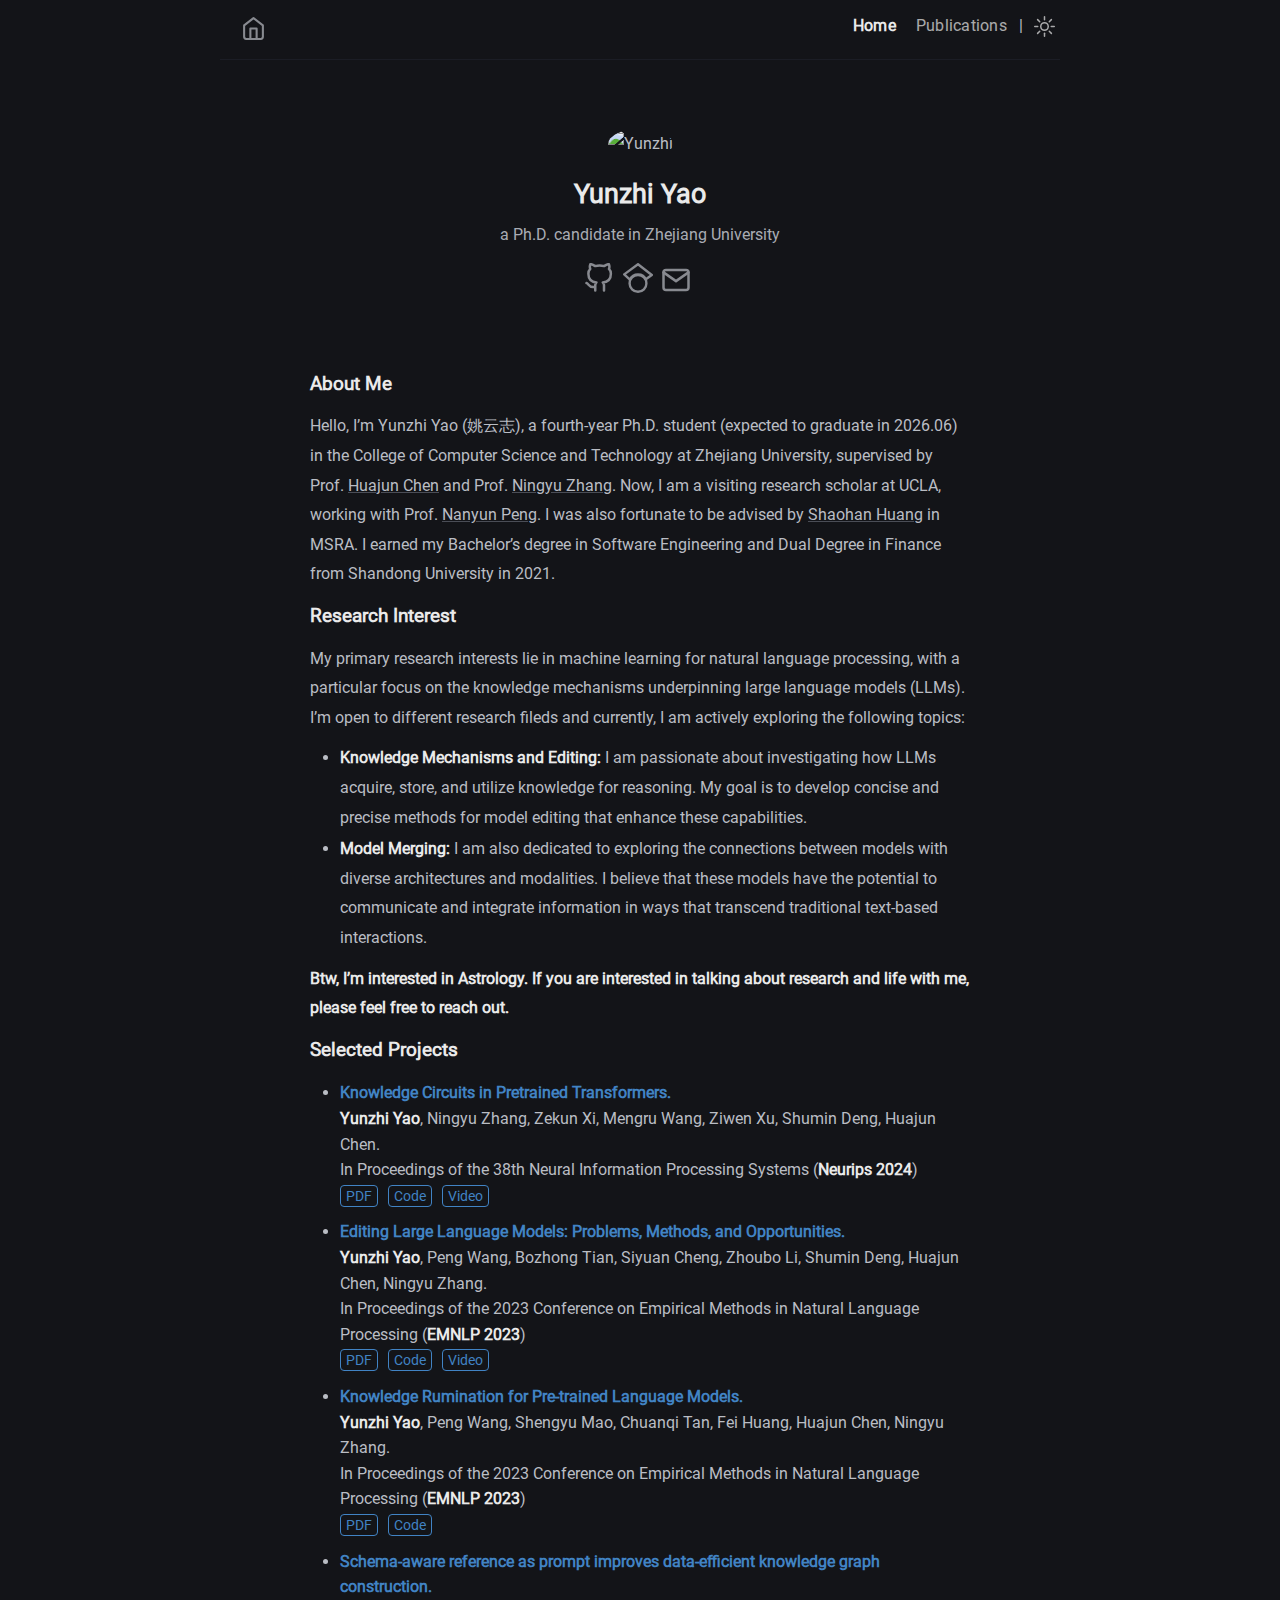
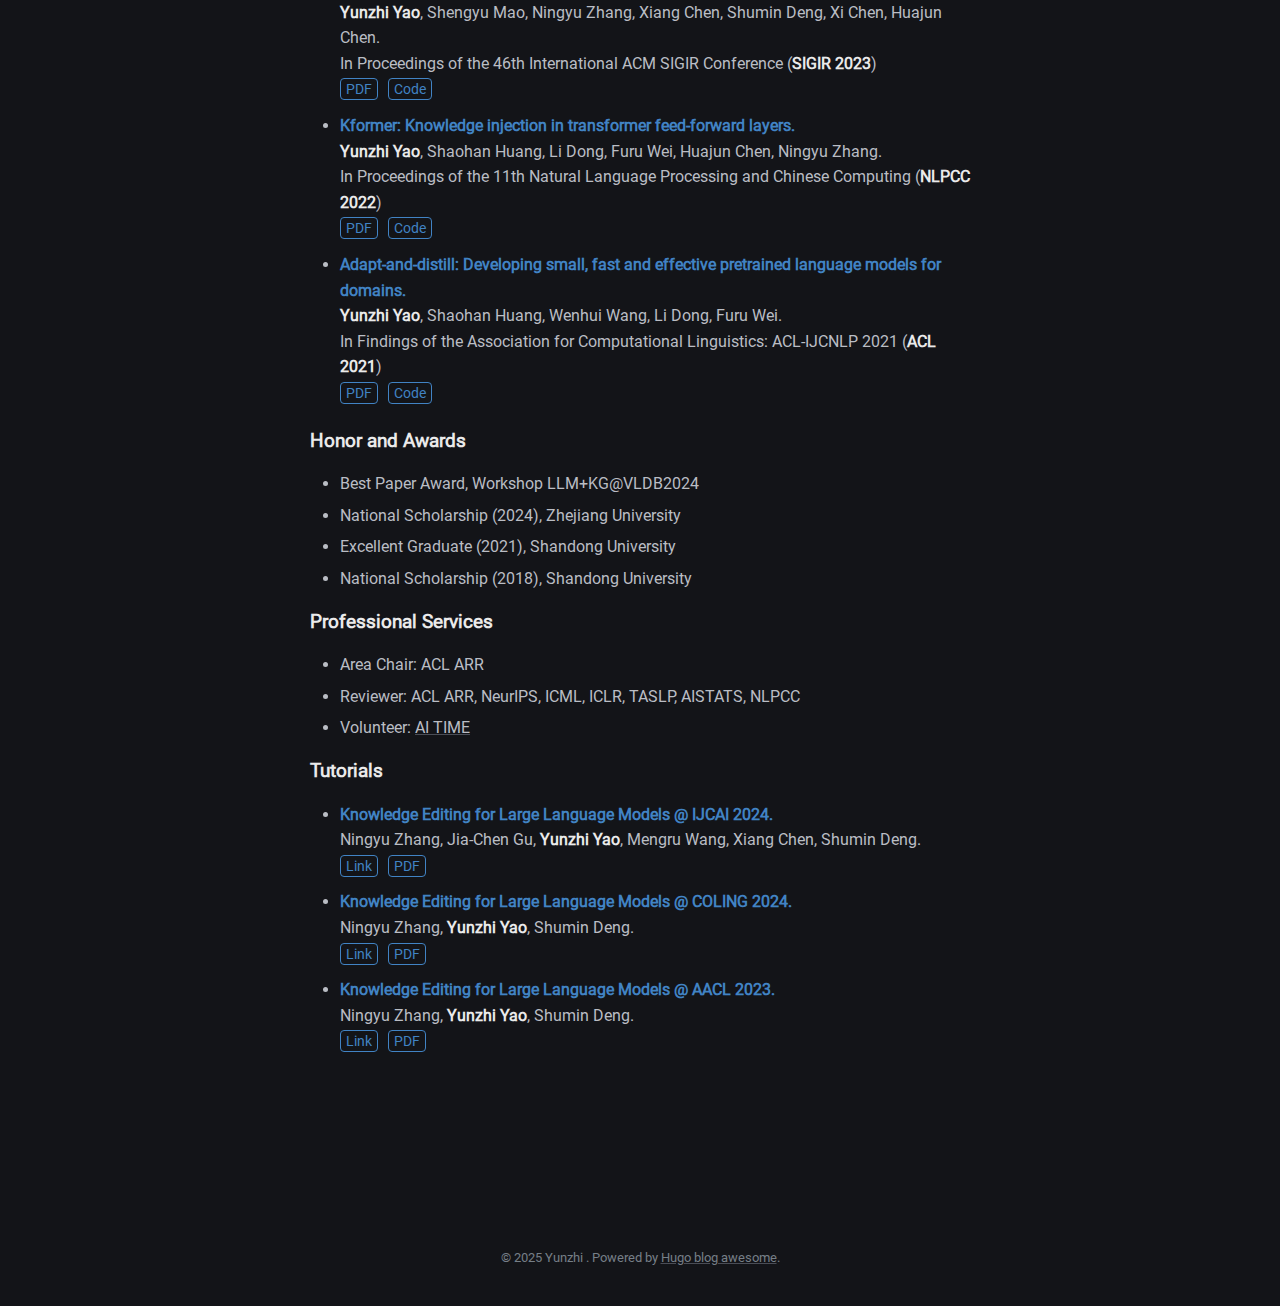
==== commit 76ef1011: "add homepage" ====
--- a/index.html
+++ b/index.html
@@ -30,7 +30,7 @@
     <meta property="og:url" content="https://littlefive5.github.io/">
   <meta property="og:site_name" content="Yunzhi Yao">
   <meta property="og:title" content="Yunzhi Yao">
-  <meta property="og:description" content="Minimal Hugo blog theme with light and dark mode support">
+  <meta property="og:description" content="About Me Hello, I’m Yunzhi Yao (姚云志), a fourth-year Ph.D. student (expected to graduate in 2026.06) in the College of Computer Science and Technology at Zhejiang University, supervised by Prof. Huajun Chen and Prof. Ningyu Zhang. Now, I am a visiting research scholar at UCLA, working with Prof. Nanyun Peng. I was also fortunate to be advised by Shaohan Huang in MSRA. I earned my Bachelor’s degree in Software Engineering and Dual Degree in Finance from Shandong University in 2021.">
   <meta property="og:locale" content="en_us">
   <meta property="og:type" content="website">
 
@@ -39,7 +39,7 @@
     
   <meta name="twitter:card" content="summary">
   <meta name="twitter:title" content="Yunzhi Yao">
-  <meta name="twitter:description" content="Minimal Hugo blog theme with light and dark mode support">
+  <meta name="twitter:description" content="About Me Hello, I’m Yunzhi Yao (姚云志), a fourth-year Ph.D. student (expected to graduate in 2026.06) in the College of Computer Science and Technology at Zhejiang University, supervised by Prof. Huajun Chen and Prof. Ningyu Zhang. Now, I am a visiting research scholar at UCLA, working with Prof. Nanyun Peng. I was also fortunate to be advised by Shaohan Huang in MSRA. I earned my Bachelor’s degree in Software Engineering and Dual Degree in Finance from Shandong University in 2021.">
 
 
     
@@ -172,7 +172,182 @@
 </div>
 
         <main aria-label="Content">
-            
+            <h3 id="about-me">About Me</h3>
+<p>Hello, I&rsquo;m Yunzhi Yao (姚云志), a fourth-year Ph.D. student (expected to graduate in 2026.06) in the College of Computer Science and Technology at Zhejiang University, supervised by Prof. <a href="https://person.zju.edu.cn/huajun">Huajun Chen</a> and Prof. <a href="https://person.zju.edu.cn/ningyu">Ningyu Zhang</a>.
+Now, I am a visiting research scholar at UCLA, working with Prof. <a href="https://violetpeng.github.io/">Nanyun Peng</a>.
+I was also fortunate to be advised by <a href="https://buaahsh.github.io/">Shaohan Huang</a> in MSRA.
+I earned my Bachelor&rsquo;s degree in Software Engineering and Dual Degree in Finance from Shandong University in 2021.</p>
+<h3 id="research-interest">Research Interest</h3>
+<p>My primary research interests lie in machine learning for natural language processing, with a particular focus on the knowledge mechanisms underpinning large language models (LLMs). I&rsquo;m open to different research fileds and currently, I am actively exploring the following topics:</p>
+<ul>
+<li><strong>Knowledge Mechanisms and Editing:</strong> I am passionate about investigating how LLMs acquire, store, and utilize knowledge for reasoning. My goal is to develop concise and precise methods for model editing that enhance these capabilities.</li>
+<li><strong>Model Merging:</strong> I am also dedicated to exploring the connections between models with diverse architectures and modalities. I believe that these models have the potential to communicate and integrate information in ways that transcend traditional text-based interactions.</li>
+</ul>
+<p><strong>Btw, I&rsquo;m interested in Astrology. If you are interested in talking about research and life with me, please feel free to reach out.</strong></p>
+<h3 id="selected-projects">Selected Projects</h3>
+<ul>
+<li>
+<article class="pub-item">
+  <div>
+  <h4 class="pub-item-title">Knowledge Circuits in Pretrained Transformers.</h4>
+  <div><b>Yunzhi Yao</b>, Ningyu Zhang, Zekun Xi, Mengru Wang, Ziwen Xu, Shumin Deng, Huajun Chen.</div>
+  <div>In Proceedings of the 38th Neural Information Processing Systems (<b>Neurips 2024</b>)</div>
+  <div>
+  <span class="pub-item-url"><a class="pub-item-button" target="_blank" href="https://arxiv.org/pdf/2405.17969">PDF</a></span>
+  <span class="pub-item-url"><a class="pub-item-button" target="_blank" href="https://github.com/zjunlp/KnowledgeCircuits">Code</a></span>
+  <span class="pub-item-url"><a class="pub-item-button" target="_blank" href="https://www.youtube.com/watch?v=qDgCLeDs4Kg">Video</a></span>
+  </article>
+</li>
+<li>
+<article class="pub-item">
+  <div>
+  <h4 class="pub-item-title">Editing Large Language Models: Problems, Methods, and Opportunities.</h4>
+  <div><b>Yunzhi Yao</b>, Peng Wang, Bozhong Tian, Siyuan Cheng, Zhoubo Li, Shumin Deng, Huajun Chen, Ningyu Zhang.</div>
+  <div>In Proceedings of the 2023 Conference on Empirical Methods in Natural Language Processing (<b>EMNLP 2023</b>)</div>
+  <div>
+  <span class="pub-item-url"><a class="pub-item-button" target="_blank" href="https://arxiv.org/pdf/2305.13172">PDF</a></span>
+  <span class="pub-item-url"><a class="pub-item-button" target="_blank" href="https://github.com/zjunlp/EasyEdit">Code</a></span>
+  <span class="pub-item-url"><a class="pub-item-button" target="_blank" href="https://www.bilibili.com/video/BV1MH4y1S737">Video</a></span>
+  </article>
+</li>
+<li>
+<article class="pub-item">
+  <div>
+  <h4 class="pub-item-title">Knowledge Rumination for Pre-trained Language Models.</h4>
+  <div><b>Yunzhi Yao</b>, Peng Wang, Shengyu Mao, Chuanqi Tan, Fei Huang, Huajun Chen, Ningyu Zhang.</div>
+  <div>In Proceedings of the 2023 Conference on Empirical Methods in Natural Language Processing (<b>EMNLP 2023</b>)</div>
+  <div>
+  <span class="pub-item-url"><a class="pub-item-button" target="_blank" href="https://arxiv.org/pdf/2305.08732">PDF</a></span>
+  <span class="pub-item-url"><a class="pub-item-button" target="_blank" href="https://github.com/zjunlp/knowledge-rumination">Code</a></span>
+  </article>
+</li>
+<li>
+<article class="pub-item">
+  <div>
+  <h4 class="pub-item-title">Schema-aware reference as prompt improves data-efficient knowledge graph construction.</h4>
+  <div><b>Yunzhi Yao</b>, Shengyu Mao, Ningyu Zhang, Xiang Chen, Shumin Deng, Xi Chen, Huajun Chen.</div>
+  <div>In Proceedings of the 46th International ACM SIGIR Conference (<b>SIGIR 2023</b>)</div>
+  <div>
+  <span class="pub-item-url"><a class="pub-item-button" target="_blank" href="https://arxiv.org/pdf/2210.10709">PDF</a></span>
+  <span class="pub-item-url"><a class="pub-item-button" target="_blank" href="https://github.com/zjunlp/RAP">Code</a></span>
+  </article>
+</li>
+<li>
+<article class="pub-item">
+  <div>
+  <h4 class="pub-item-title">Kformer: Knowledge injection in transformer feed-forward layers.</h4>
+  <div><b>Yunzhi Yao</b>, Shaohan Huang, Li Dong, Furu Wei, Huajun Chen, Ningyu Zhang.</div>
+  <div>In Proceedings of the 11th Natural Language Processing and Chinese Computing (<b>NLPCC 2022</b>)</div>
+  <div>
+  <span class="pub-item-url"><a class="pub-item-button" target="_blank" href="https://arxiv.org/pdf/2201.05742">PDF</a></span>
+  <span class="pub-item-url"><a class="pub-item-button" target="_blank" href="https://github.com/zjunlp/Kformer">Code</a></span>
+  </article>
+</li>
+<li>
+<article class="pub-item">
+  <div>
+  <h4 class="pub-item-title">Adapt-and-distill: Developing small, fast and effective pretrained language models for domains.</h4>
+  <div><b>Yunzhi Yao</b>, Shaohan Huang, Wenhui Wang, Li Dong, Furu Wei.</div>
+  <div>In Findings of the Association for Computational Linguistics: ACL-IJCNLP 2021 (<b>ACL 2021</b>)</div>
+  <div>
+  <span class="pub-item-url"><a class="pub-item-button" target="_blank" href="https://arxiv.org/pdf/2106.13474">PDF</a></span>
+  <span class="pub-item-url"><a class="pub-item-button" target="_blank" href="https://github.com/microsoft/unilm/tree/master/adalm">Code</a></span>
+  </article>
+</li>
+</ul>
+<h3 id="honor-and-awards">Honor and Awards</h3>
+<ul>
+<li>Best Paper Award, Workshop LLM+KG@VLDB2024</li>
+<li>National Scholarship (2024), Zhejiang University</li>
+<li>Excellent Graduate (2021), Shandong University</li>
+<li>National Scholarship (2018), Shandong University</li>
+</ul>
+<h3 id="professional-services">Professional Services</h3>
+<ul>
+<li>Area Chair: ACL ARR</li>
+<li>Reviewer: ACL ARR, NeurIPS, ICML, ICLR, TASLP, AISTATS, NLPCC</li>
+<li>Volunteer: <a href="https://aitime.cn/">AI TIME</a></li>
+</ul>
+<h3 id="tutorials">Tutorials</h3>
+<ul>
+<li>
+<article class="pub-item">
+<div>
+<h4 class="pub-item-title">Knowledge Editing for Large Language Models @ IJCAI 2024.</h4>
+<div>Ningyu Zhang, Jia-Chen Gu, <b>Yunzhi Yao</b>, Mengru Wang, Xiang Chen, Shumin Deng.</div>
+<div>
+<span class="pub-item-url"><a class="pub-item-button" target="_blank" href="https://ijcai24.org/tutorials/">Link</a></span>
+<span class="pub-item-url"><a class="pub-item-button" target="_blank" href="https://drive.google.com/file/d/1sg3Dy3gQo2bwOoLwWMFh57NfHROf3Ahg/view">PDF</a></span>
+</article>
+</li>
+<li>
+<article class="pub-item">
+  <div>
+  <h4 class="pub-item-title">Knowledge Editing for Large Language Models @ COLING 2024.</h4>
+  <div>Ningyu Zhang, <b>Yunzhi Yao</b>, Shumin Deng.</div>
+  <div>
+  <span class="pub-item-url"><a class="pub-item-button" target="_blank" href="https://lrec-coling-2024.org/tutorials/#may-22">Link</a></span>
+  <span class="pub-item-url"><a class="pub-item-button" target="_blank" href="https://drive.google.com/file/d/1vFzRYjnzkuZaNdjdIxQwWbEybCY7YqY9/view">PDF</a></span>
+  </article>
+</li>
+<li>
+<article class="pub-item">
+  <div>
+  <h4 class="pub-item-title">Knowledge Editing for Large Language Models @ AACL 2023.</h4>
+  <div>Ningyu Zhang, <b>Yunzhi Yao</b>, Shumin Deng.</div>
+  <div>
+  <span class="pub-item-url"><a class="pub-item-button" target="_blank" href="https://www.afnlp.org/conferences/ijcnlp2023/wp/program/accepted-tutorials/">Link</a></span>
+  <span class="pub-item-url"><a class="pub-item-button" target="_blank" href="https://drive.google.com/file/d/1EW-cusC_llCM0wEshkIdYuYrvfBPCDRz/view">PDF</a></span>
+  </article>
+</li>
+</ul>
+<style> 
+        .pub-item {
+            display: flex;
+            margin-top: 0;
+            padding-top: 0px;
+            padding-bottom: 6px;
+            justify-content: space-between;
+            flex-direction: row;
+            align-items: center;
+            line-height: 160%
+        }
+        .pub-item .pub-item-url {
+            color: #4183c4;
+            font-size: 14px
+        }
+        .pub-item .pub-item-url a {
+            color: #4183c4;
+            transition: all 150ms ease-in 0s
+        }
+        .pub-item .pub-item-url a:hover {
+            background-color: #4183c4;
+            color: #fff
+        }
+        .pub-item .pub-item-button {
+            margin-left: 0;
+            margin-right: 6px;
+            padding-top: 2px;
+            padding-bottom: 2px;
+            padding-left: 5px;
+            padding-right: 5px;
+            border: 1px #4183c4 solid;
+            border-radius: 4px;
+            text-decoration: none
+        }
+        .pub-item .pub-item-title {
+            margin: 0;
+            border: 0;
+            padding: 0;
+            font-size: 16px;
+            font-weight: 700;
+            color: #4183c4
+        }
+        .pub-item .pub-item-title a {
+            color: #4183c4;
+            transition: all 150ms ease-in 0s
+        }
+    </style>
         </main>
     </div><footer class="footer">
     <span class="footer_item"> </span>
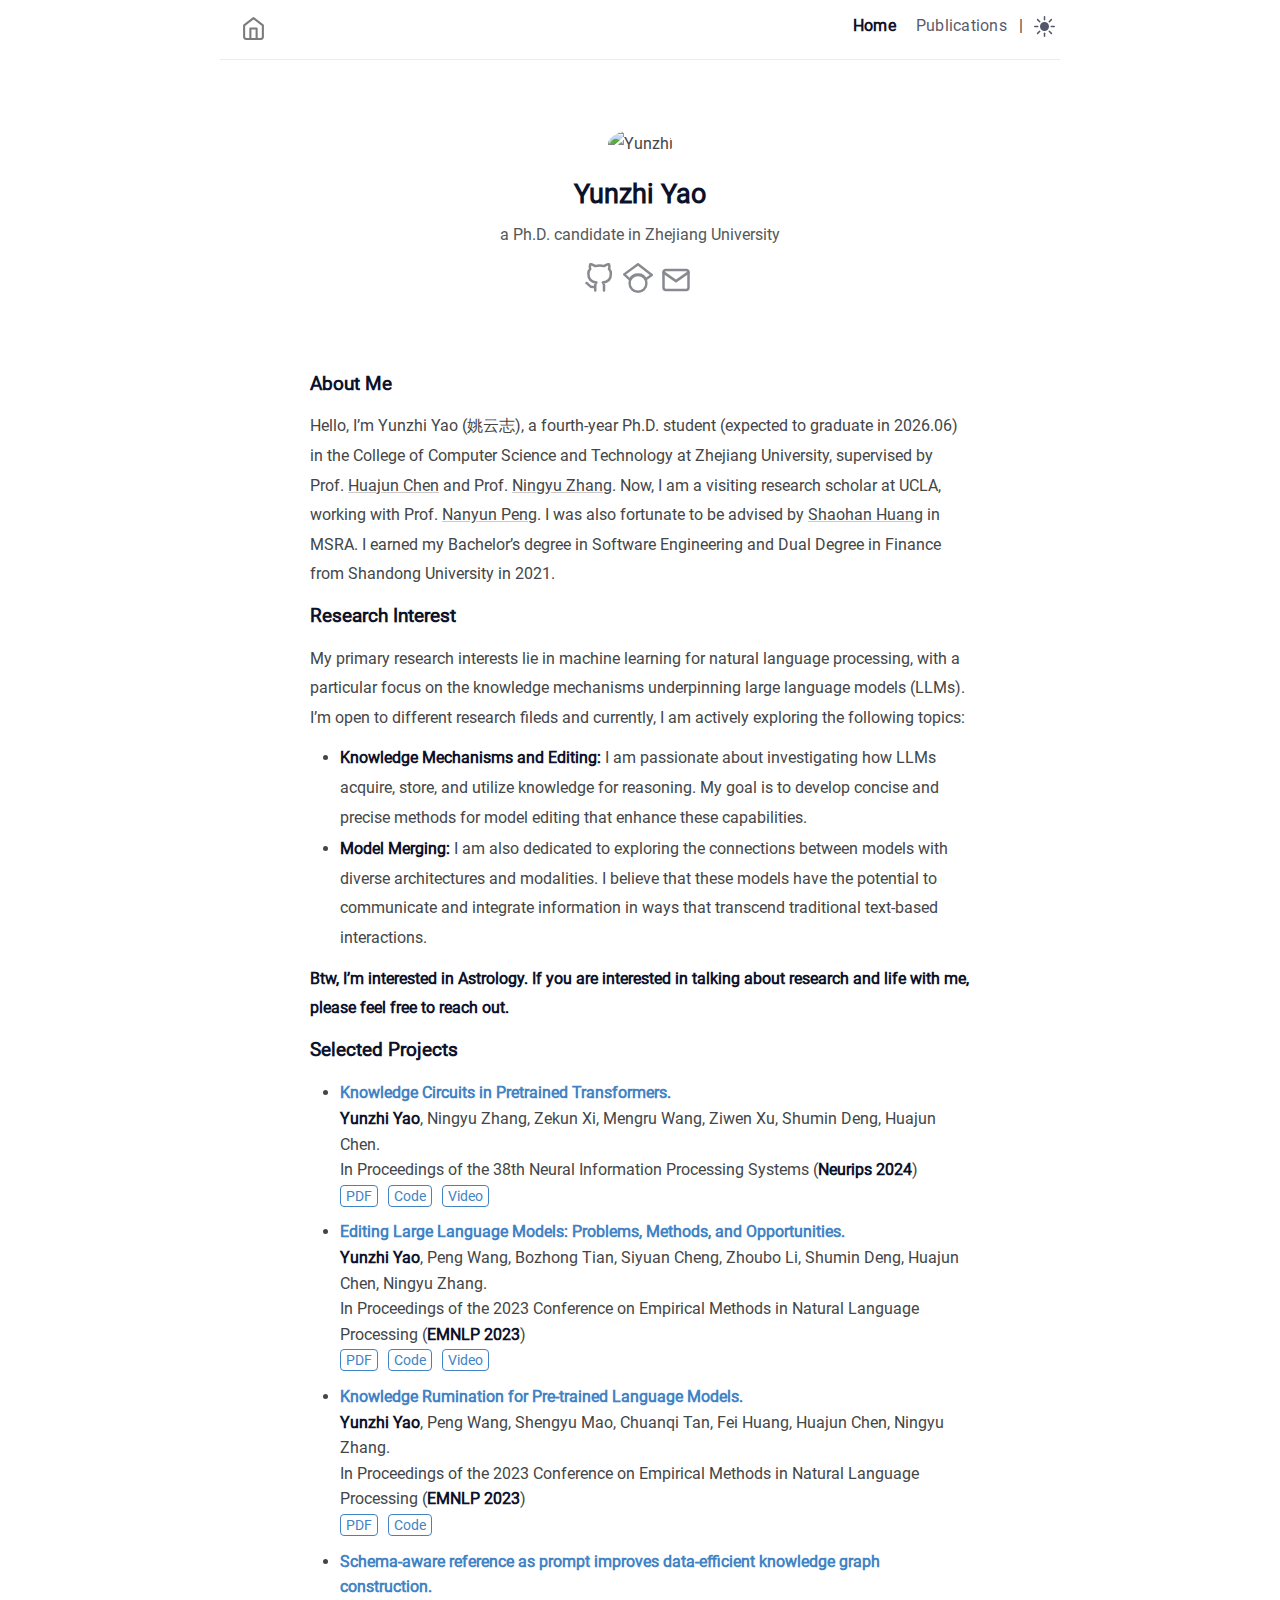
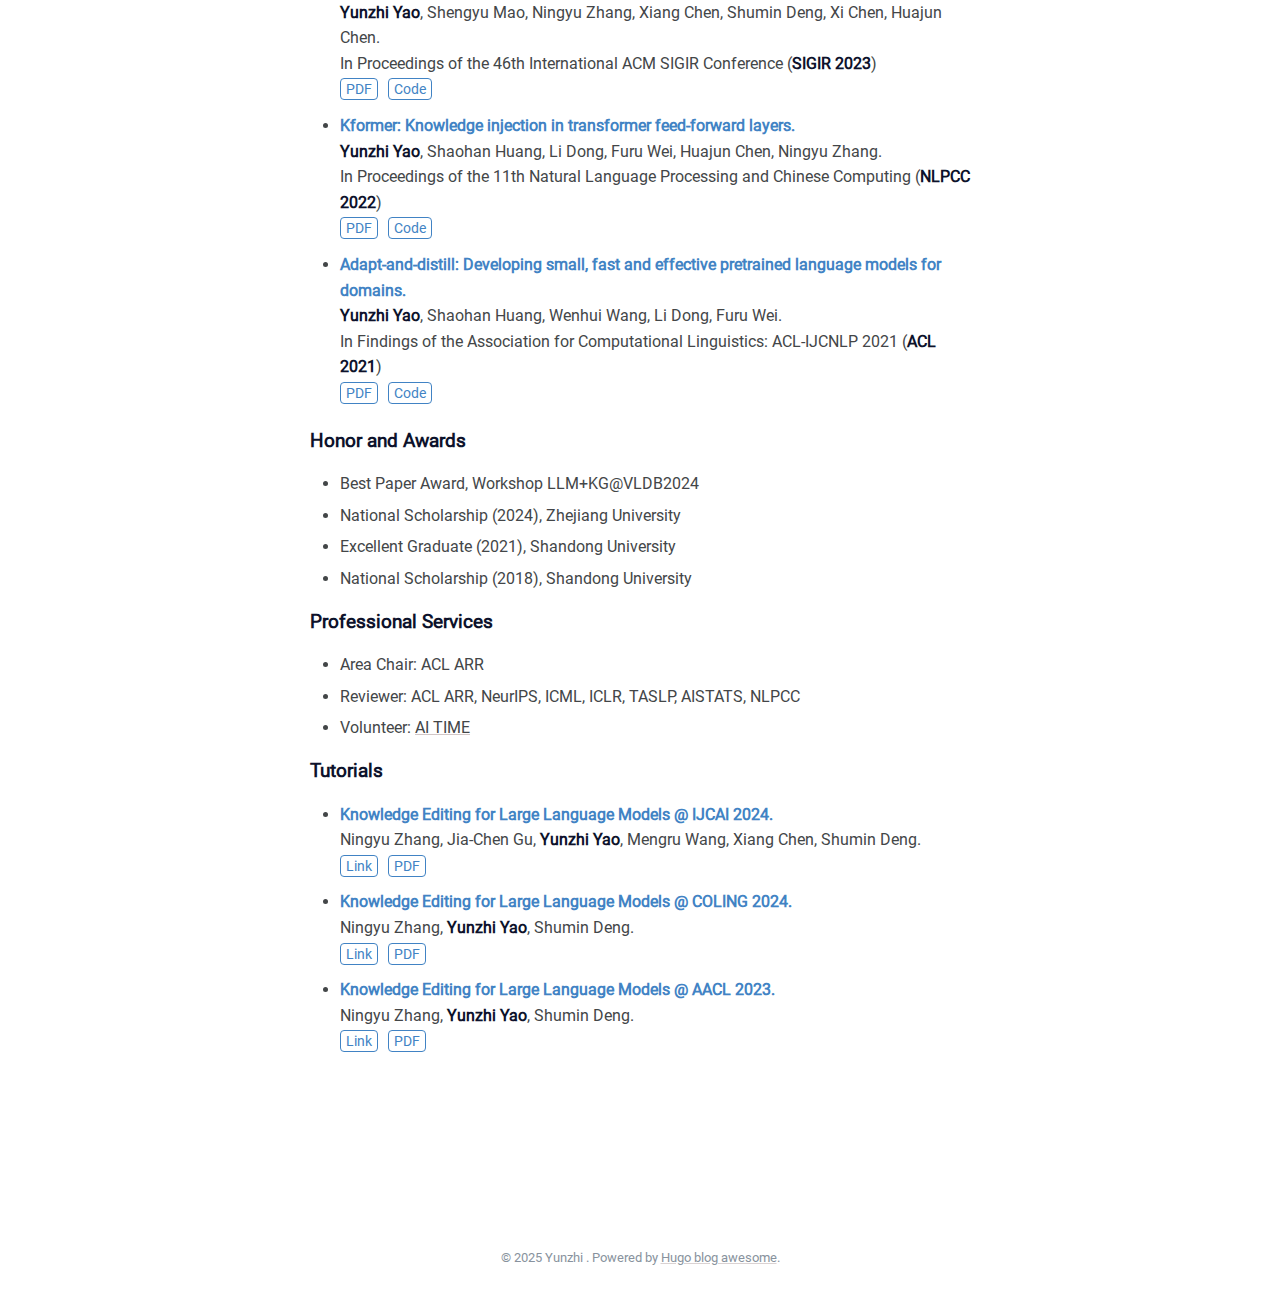
==== commit 2e035b18: "change default color" ====
--- a/index.html
+++ b/index.html
@@ -1,4 +1,4 @@
-<!DOCTYPE html><html lang="en-us" class="dark"><head><meta charset="utf-8">
+<!DOCTYPE html><html lang="en-us" class="light"><head><meta charset="utf-8">
 <meta http-equiv="content-type" content="text/html">
 <meta name="viewport" content="width=device-width, initial-scale=1.0">
 
@@ -73,7 +73,7 @@
     
     
 </head>
-<body data-theme="dark" class="notransition">
+<body data-theme="light" class="notransition">
 
 <script src="/js/theme.min.8961c317c5b88b953fe27525839672c9343f1058ab044696ca225656c8ba2ab0.js" integrity="sha256-iWHDF8W4i5U/4nUlg5ZyyTQ/EFirBEaWyiJWVsi6KrA="></script>
 
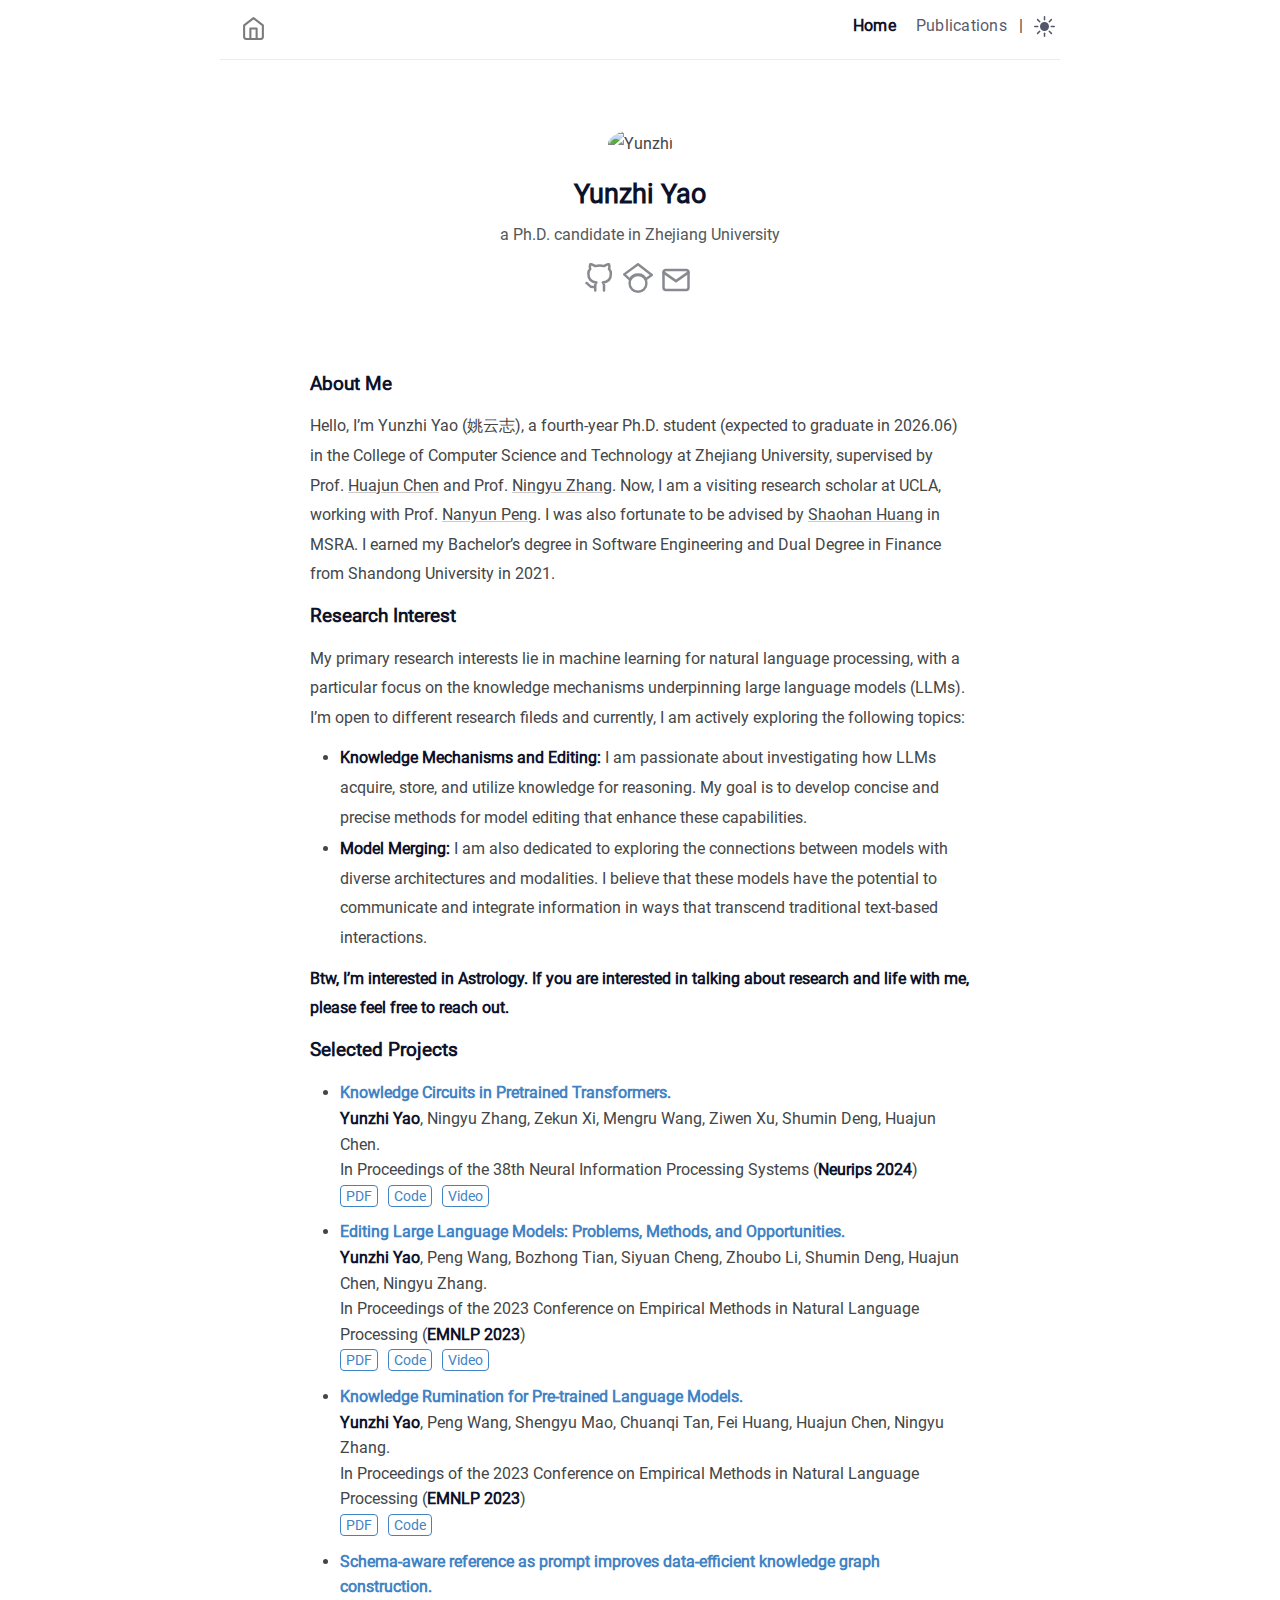
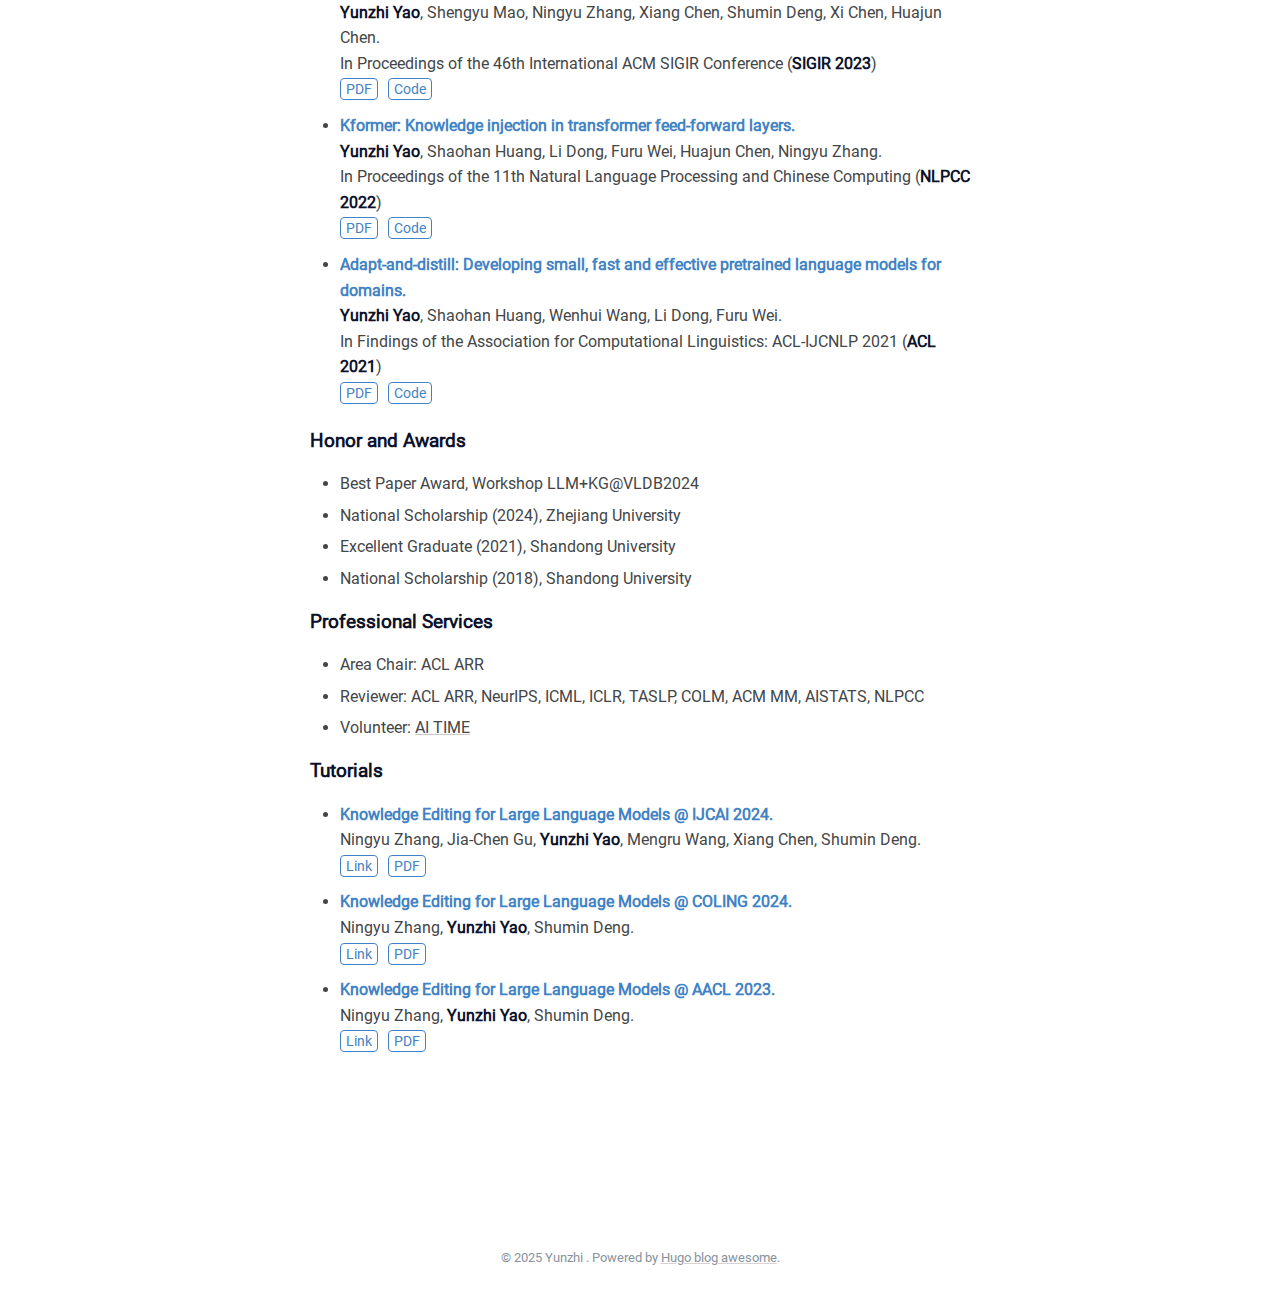
==== commit edb7e762: "fix title" ====
--- a/index.html
+++ b/index.html
@@ -1,12 +1,12 @@
-<!DOCTYPE html><html lang="en-us" class="light"><head><meta charset="utf-8">
+<!DOCTYPE html><html lang="en-us" class="light"><head><script src="/livereload.js?mindelay=10&amp;v=2&amp;port=1313&amp;path=livereload" data-no-instant defer></script><meta charset="utf-8">
 <meta http-equiv="content-type" content="text/html">
 <meta name="viewport" content="width=device-width, initial-scale=1.0">
 
-<title itemprop="name"> | Yunzhi Yao</title>
-<meta property="og:title" content=" | Yunzhi Yao" />
-<meta name="twitter:title" content=" | Yunzhi Yao" />
-<meta itemprop="name" content=" | Yunzhi Yao" />
-<meta name="application-name" content=" | Yunzhi Yao" />
+<title itemprop="name">Home | Yunzhi Yao</title>
+<meta property="og:title" content="Home | Yunzhi Yao" />
+<meta name="twitter:title" content="Home | Yunzhi Yao" />
+<meta itemprop="name" content="Home | Yunzhi Yao" />
+<meta name="application-name" content="Home | Yunzhi Yao" />
 <meta property="og:site_name" content="Yunzhi Yao" />
 
 <meta name="description" content="Minimal Hugo blog theme with light and dark mode support">
@@ -17,7 +17,7 @@
 <meta property="og:locale" content="en-us" />
 <meta name="language" content="en-us" />
 
-  <link rel="alternate" hreflang="en-us" href="https://littlefive5.github.io/" title="" />
+  <link rel="alternate" hreflang="en-us" href="http://localhost:1313/" title="" />
 
 
 
@@ -27,9 +27,9 @@
 <meta name="generator" content="Hugo 0.143.1">
 
     
-    <meta property="og:url" content="https://littlefive5.github.io/">
+    <meta property="og:url" content="http://localhost:1313/">
   <meta property="og:site_name" content="Yunzhi Yao">
-  <meta property="og:title" content="Yunzhi Yao">
+  <meta property="og:title" content="Home">
   <meta property="og:description" content="About Me Hello, I’m Yunzhi Yao (姚云志), a fourth-year Ph.D. student (expected to graduate in 2026.06) in the College of Computer Science and Technology at Zhejiang University, supervised by Prof. Huajun Chen and Prof. Ningyu Zhang. Now, I am a visiting research scholar at UCLA, working with Prof. Nanyun Peng. I was also fortunate to be advised by Shaohan Huang in MSRA. I earned my Bachelor’s degree in Software Engineering and Dual Degree in Finance from Shandong University in 2021.">
   <meta property="og:locale" content="en_us">
   <meta property="og:type" content="website">
@@ -38,13 +38,13 @@
     
     
   <meta name="twitter:card" content="summary">
-  <meta name="twitter:title" content="Yunzhi Yao">
+  <meta name="twitter:title" content="Home">
   <meta name="twitter:description" content="About Me Hello, I’m Yunzhi Yao (姚云志), a fourth-year Ph.D. student (expected to graduate in 2026.06) in the College of Computer Science and Technology at Zhejiang University, supervised by Prof. Huajun Chen and Prof. Ningyu Zhang. Now, I am a visiting research scholar at UCLA, working with Prof. Nanyun Peng. I was also fortunate to be advised by Shaohan Huang in MSRA. I earned my Bachelor’s degree in Software Engineering and Dual Degree in Finance from Shandong University in 2021.">
 
 
     
 
-    <link rel="canonical" href="https://littlefive5.github.io/">
+    <link rel="canonical" href="http://localhost:1313/">
     <link href="/index.xml" rel="alternate" type="application/rss+xml" title="Yunzhi Yao">
     <link href="/index.xml" rel="feed" type="application/rss+xml" title="Yunzhi Yao">
     <link href="/style.min.8a71231d3ff995782d0689340b87c693e7d3cd7c97d5d271f85db466e5714c49.css" rel="stylesheet">
@@ -60,7 +60,7 @@
 
 
 
-<link rel="manifest" href="https://littlefive5.github.io/site.webmanifest">
+<link rel="manifest" href="http://localhost:1313/site.webmanifest">
 
 <meta name="msapplication-config" content="/browserconfig.xml">
 <meta name="msapplication-TileColor" content="#2d89ef">
@@ -71,15 +71,14 @@
 
     
     
-    
 </head>
 <body data-theme="light" class="notransition">
 
-<script src="/js/theme.min.8961c317c5b88b953fe27525839672c9343f1058ab044696ca225656c8ba2ab0.js" integrity="sha256-iWHDF8W4i5U/4nUlg5ZyyTQ/EFirBEaWyiJWVsi6KrA="></script>
+<script src="/js/theme.js"></script>
 
 <div class="navbar" role="navigation">
     <nav class="menu" aria-label="Main Navigation">
-        <a href="https://littlefive5.github.io/" class="logo">
+        <a href="http://localhost:1313/" class="logo">
             <svg xmlns="http://www.w3.org/2000/svg" width="25" height="25" 
 viewBox="0 0 24 24" fill="none" stroke="currentColor" stroke-width="2" stroke-linecap="round" 
 stroke-linejoin="round" class="feather feather-home">
@@ -152,7 +151,7 @@
     </path>
 </svg>
 </a>
-<a href="https://scholar.google.com/citations?user=nAagIwEAAAAJ" target="_blank" rel="noopener noreferrer me"
+<a href="https://scholar.google.com/citations?hl=en&amp;user=nAagIwEAAAAJ" target="_blank" rel="noopener noreferrer me"
     title="Googlescholar">
     <svg role="img" viewBox="0 0 24 25" xmlns="http://www.w3.org/2000/svg" fill="none" stroke="currentColor"
     stroke-width="2" stroke-linecap="round" stroke-linejoin="round">
@@ -265,7 +264,7 @@
 <h3 id="professional-services">Professional Services</h3>
 <ul>
 <li>Area Chair: ACL ARR</li>
-<li>Reviewer: ACL ARR, NeurIPS, ICML, ICLR, TASLP, AISTATS, NLPCC</li>
+<li>Reviewer: ACL ARR, NeurIPS, ICML, ICLR, TASLP, COLM, ACM MM, AISTATS, NLPCC</li>
 <li>Volunteer: <a href="https://aitime.cn/">AI TIME</a></li>
 </ul>
 <h3 id="tutorials">Tutorials</h3>
@@ -374,7 +373,7 @@
 
 
     
-    <script src="https://littlefive5.github.io/js/main.min.35f435a5d8eac613c52daa28d8af544a4512337d3e95236e4a4978417b8dcb2f.js" integrity="sha256-NfQ1pdjqxhPFLaoo2K9USkUSM30&#43;lSNuSkl4QXuNyy8="></script>
+    <script async src="http://localhost:1313/js/main.js" ></script>
 
     
 
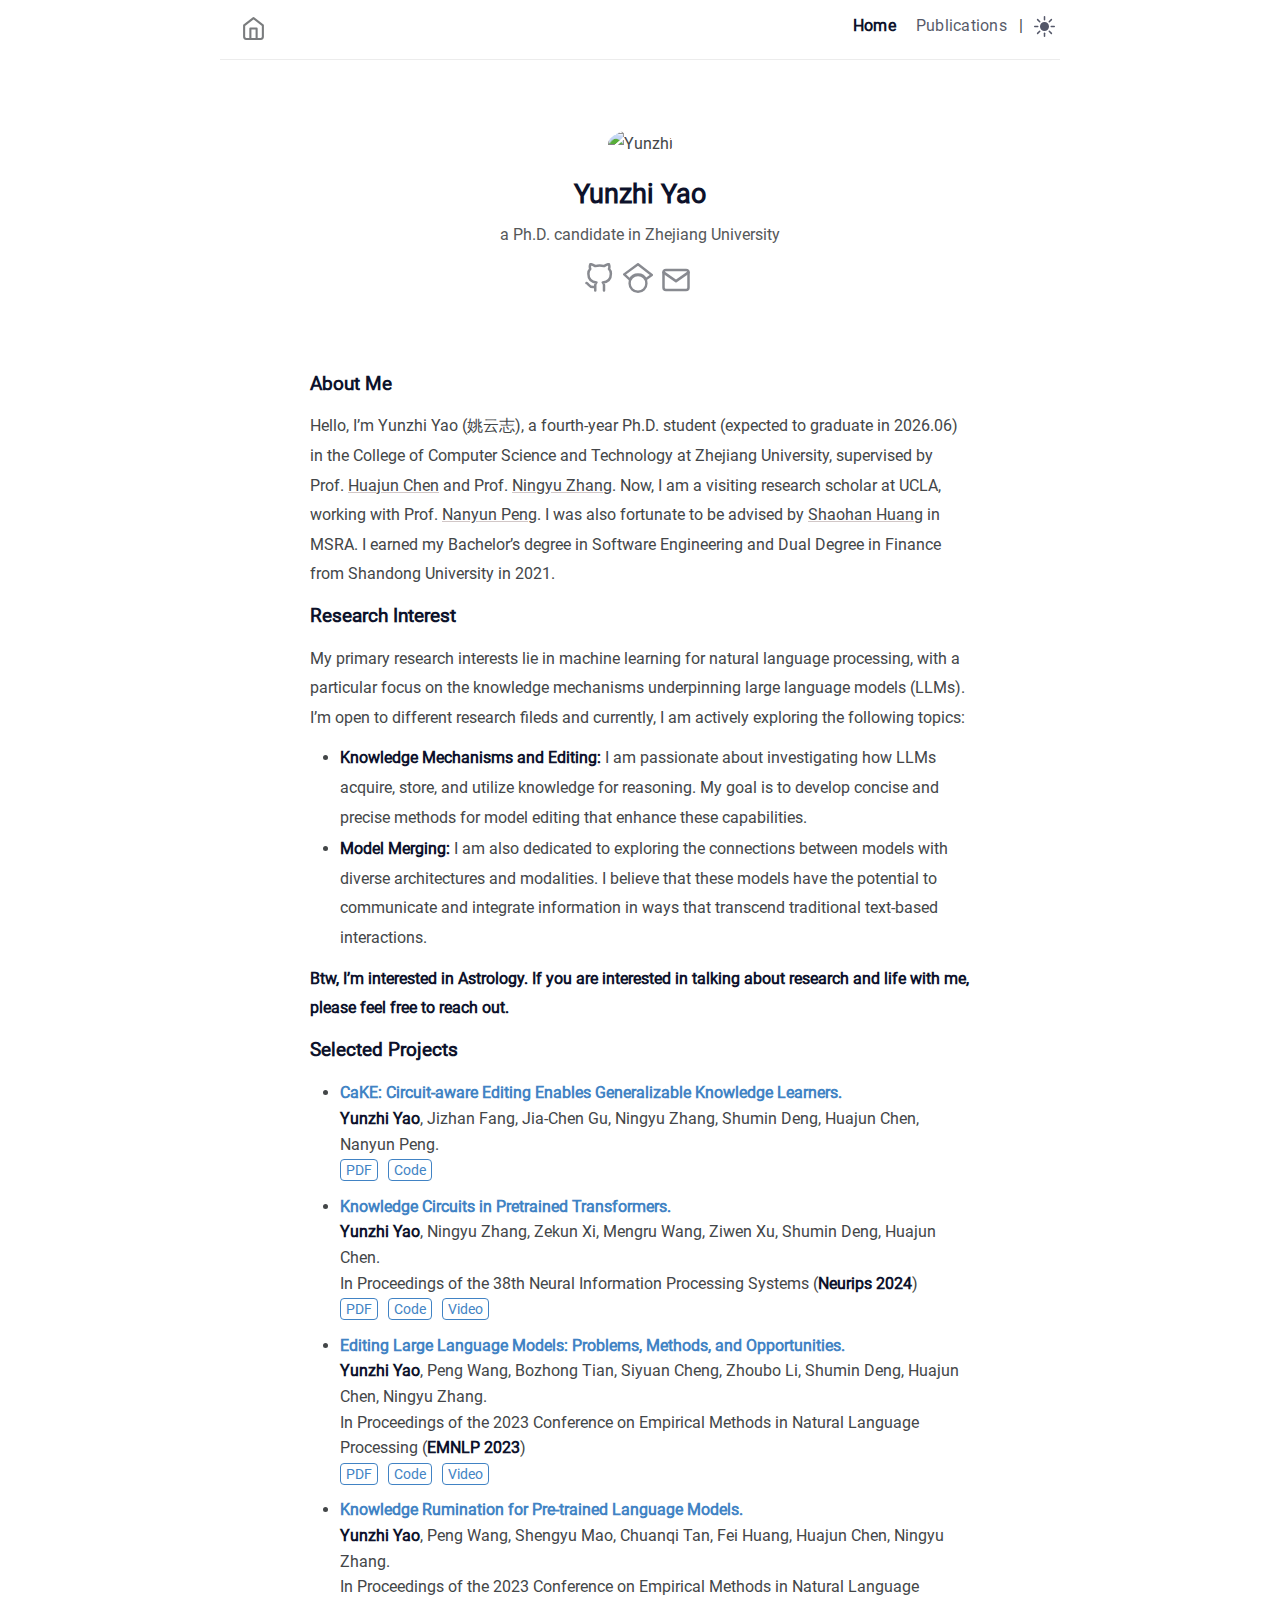
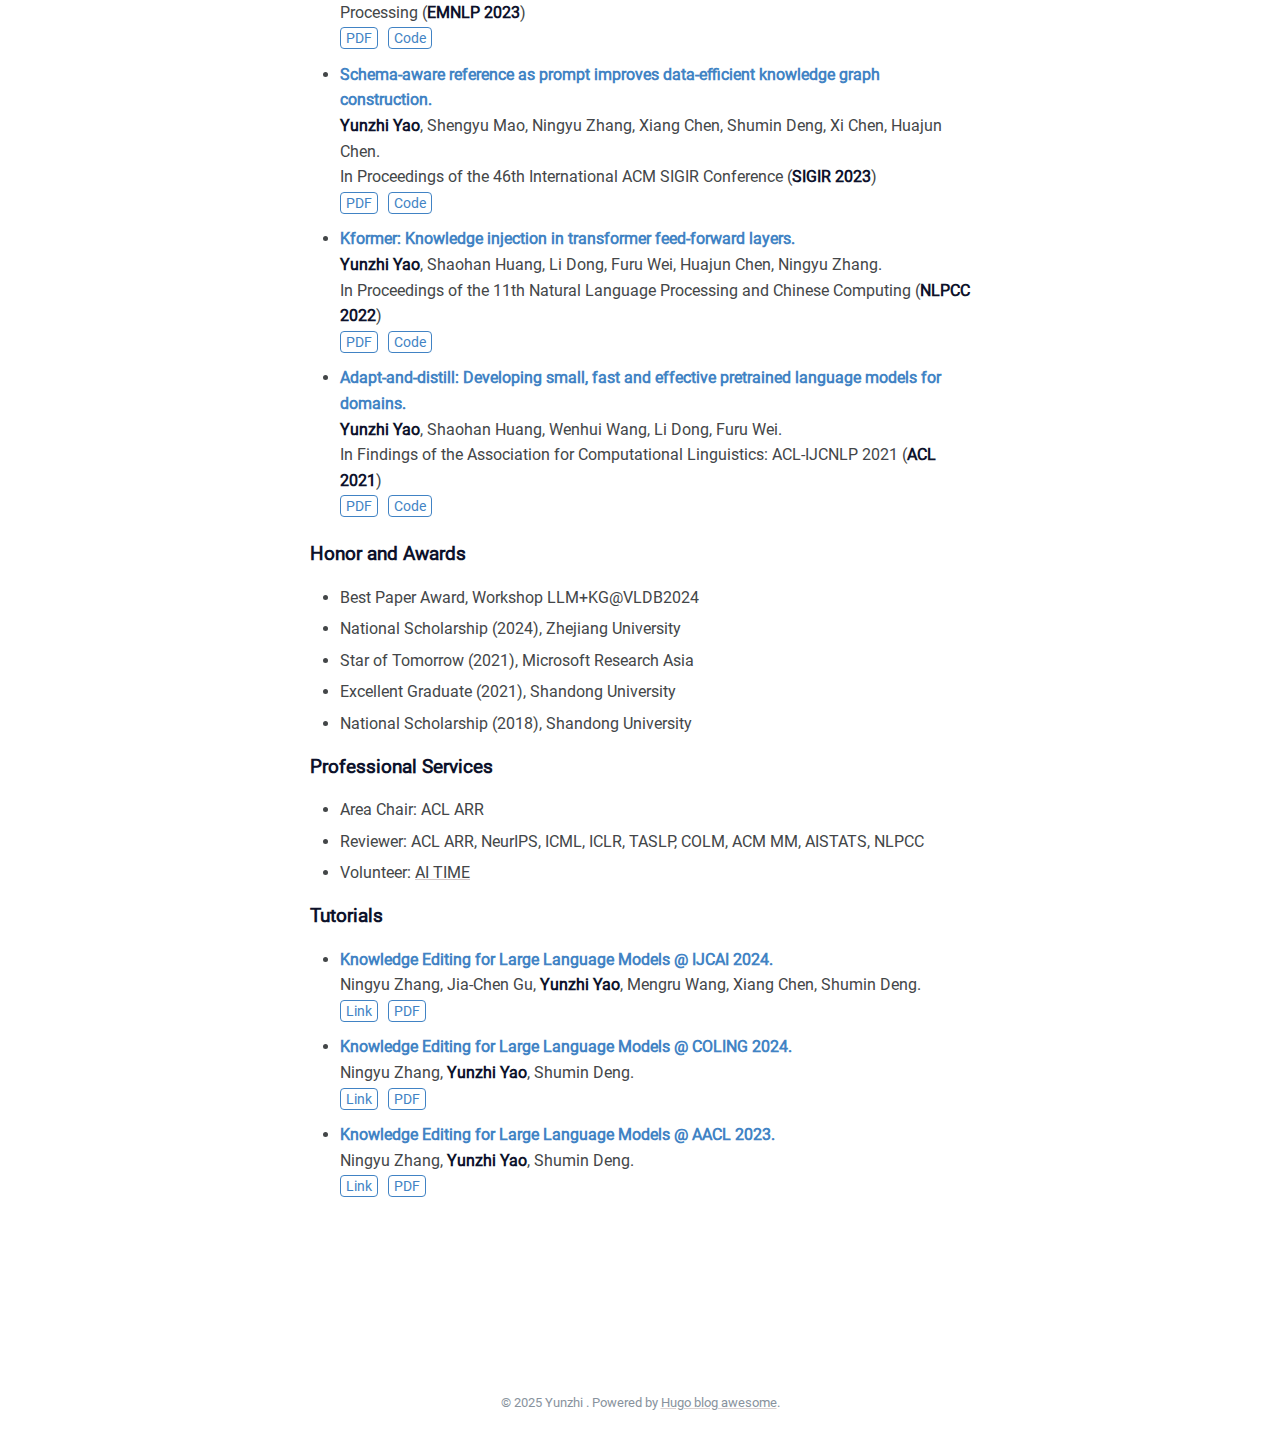
==== commit 86def0fe: "update cake" ====
--- a/index.html
+++ b/index.html
@@ -1,4 +1,4 @@
-<!DOCTYPE html><html lang="en-us" class="light"><head><script src="/livereload.js?mindelay=10&amp;v=2&amp;port=1313&amp;path=livereload" data-no-instant defer></script><meta charset="utf-8">
+<!DOCTYPE html><html lang="en-us" class="light"><head><meta charset="utf-8">
 <meta http-equiv="content-type" content="text/html">
 <meta name="viewport" content="width=device-width, initial-scale=1.0">
 
@@ -17,7 +17,7 @@
 <meta property="og:locale" content="en-us" />
 <meta name="language" content="en-us" />
 
-  <link rel="alternate" hreflang="en-us" href="http://localhost:1313/" title="" />
+  <link rel="alternate" hreflang="en-us" href="https://littlefive5.github.io/" title="" />
 
 
 
@@ -27,7 +27,7 @@
 <meta name="generator" content="Hugo 0.143.1">
 
     
-    <meta property="og:url" content="http://localhost:1313/">
+    <meta property="og:url" content="https://littlefive5.github.io/">
   <meta property="og:site_name" content="Yunzhi Yao">
   <meta property="og:title" content="Home">
   <meta property="og:description" content="About Me Hello, I’m Yunzhi Yao (姚云志), a fourth-year Ph.D. student (expected to graduate in 2026.06) in the College of Computer Science and Technology at Zhejiang University, supervised by Prof. Huajun Chen and Prof. Ningyu Zhang. Now, I am a visiting research scholar at UCLA, working with Prof. Nanyun Peng. I was also fortunate to be advised by Shaohan Huang in MSRA. I earned my Bachelor’s degree in Software Engineering and Dual Degree in Finance from Shandong University in 2021.">
@@ -44,7 +44,7 @@
 
     
 
-    <link rel="canonical" href="http://localhost:1313/">
+    <link rel="canonical" href="https://littlefive5.github.io/">
     <link href="/index.xml" rel="alternate" type="application/rss+xml" title="Yunzhi Yao">
     <link href="/index.xml" rel="feed" type="application/rss+xml" title="Yunzhi Yao">
     <link href="/style.min.8a71231d3ff995782d0689340b87c693e7d3cd7c97d5d271f85db466e5714c49.css" rel="stylesheet">
@@ -60,7 +60,7 @@
 
 
 
-<link rel="manifest" href="http://localhost:1313/site.webmanifest">
+<link rel="manifest" href="https://littlefive5.github.io/site.webmanifest">
 
 <meta name="msapplication-config" content="/browserconfig.xml">
 <meta name="msapplication-TileColor" content="#2d89ef">
@@ -71,14 +71,15 @@
 
     
     
+    
 </head>
 <body data-theme="light" class="notransition">
 
-<script src="/js/theme.js"></script>
+<script src="/js/theme.min.8961c317c5b88b953fe27525839672c9343f1058ab044696ca225656c8ba2ab0.js" integrity="sha256-iWHDF8W4i5U/4nUlg5ZyyTQ/EFirBEaWyiJWVsi6KrA="></script>
 
 <div class="navbar" role="navigation">
     <nav class="menu" aria-label="Main Navigation">
-        <a href="http://localhost:1313/" class="logo">
+        <a href="https://littlefive5.github.io/" class="logo">
             <svg xmlns="http://www.w3.org/2000/svg" width="25" height="25" 
 viewBox="0 0 24 24" fill="none" stroke="currentColor" stroke-width="2" stroke-linecap="round" 
 stroke-linejoin="round" class="feather feather-home">
@@ -188,6 +189,16 @@
 <li>
 <article class="pub-item">
   <div>
+  <h4 class="pub-item-title">CaKE: Circuit-aware Editing Enables Generalizable Knowledge Learners.</h4>
+  <div><b>Yunzhi Yao</b>, Jizhan Fang, Jia-Chen Gu, Ningyu Zhang, Shumin Deng, Huajun Chen, Nanyun Peng.</div>
+  <div>
+  <span class="pub-item-url"><a class="pub-item-button" target="_blank" href="https://arxiv.org/pdf/2503.16356">PDF</a></span>
+  <span class="pub-item-url"><a class="pub-item-button" target="_blank" href="https://github.com/zjunlp/CaKE">Code</a></span>
+  </article>
+</li>
+<li>
+<article class="pub-item">
+  <div>
   <h4 class="pub-item-title">Knowledge Circuits in Pretrained Transformers.</h4>
   <div><b>Yunzhi Yao</b>, Ningyu Zhang, Zekun Xi, Mengru Wang, Ziwen Xu, Shumin Deng, Huajun Chen.</div>
   <div>In Proceedings of the 38th Neural Information Processing Systems (<b>Neurips 2024</b>)</div>
@@ -258,6 +269,7 @@
 <ul>
 <li>Best Paper Award, Workshop LLM+KG@VLDB2024</li>
 <li>National Scholarship (2024), Zhejiang University</li>
+<li>Star of Tomorrow (2021), Microsoft Research Asia</li>
 <li>Excellent Graduate (2021), Shandong University</li>
 <li>National Scholarship (2018), Shandong University</li>
 </ul>
@@ -373,7 +385,7 @@
 
 
     
-    <script async src="http://localhost:1313/js/main.js" ></script>
+    <script src="https://littlefive5.github.io/js/main.min.35f435a5d8eac613c52daa28d8af544a4512337d3e95236e4a4978417b8dcb2f.js" integrity="sha256-NfQ1pdjqxhPFLaoo2K9USkUSM30&#43;lSNuSkl4QXuNyy8="></script>
 
     
 
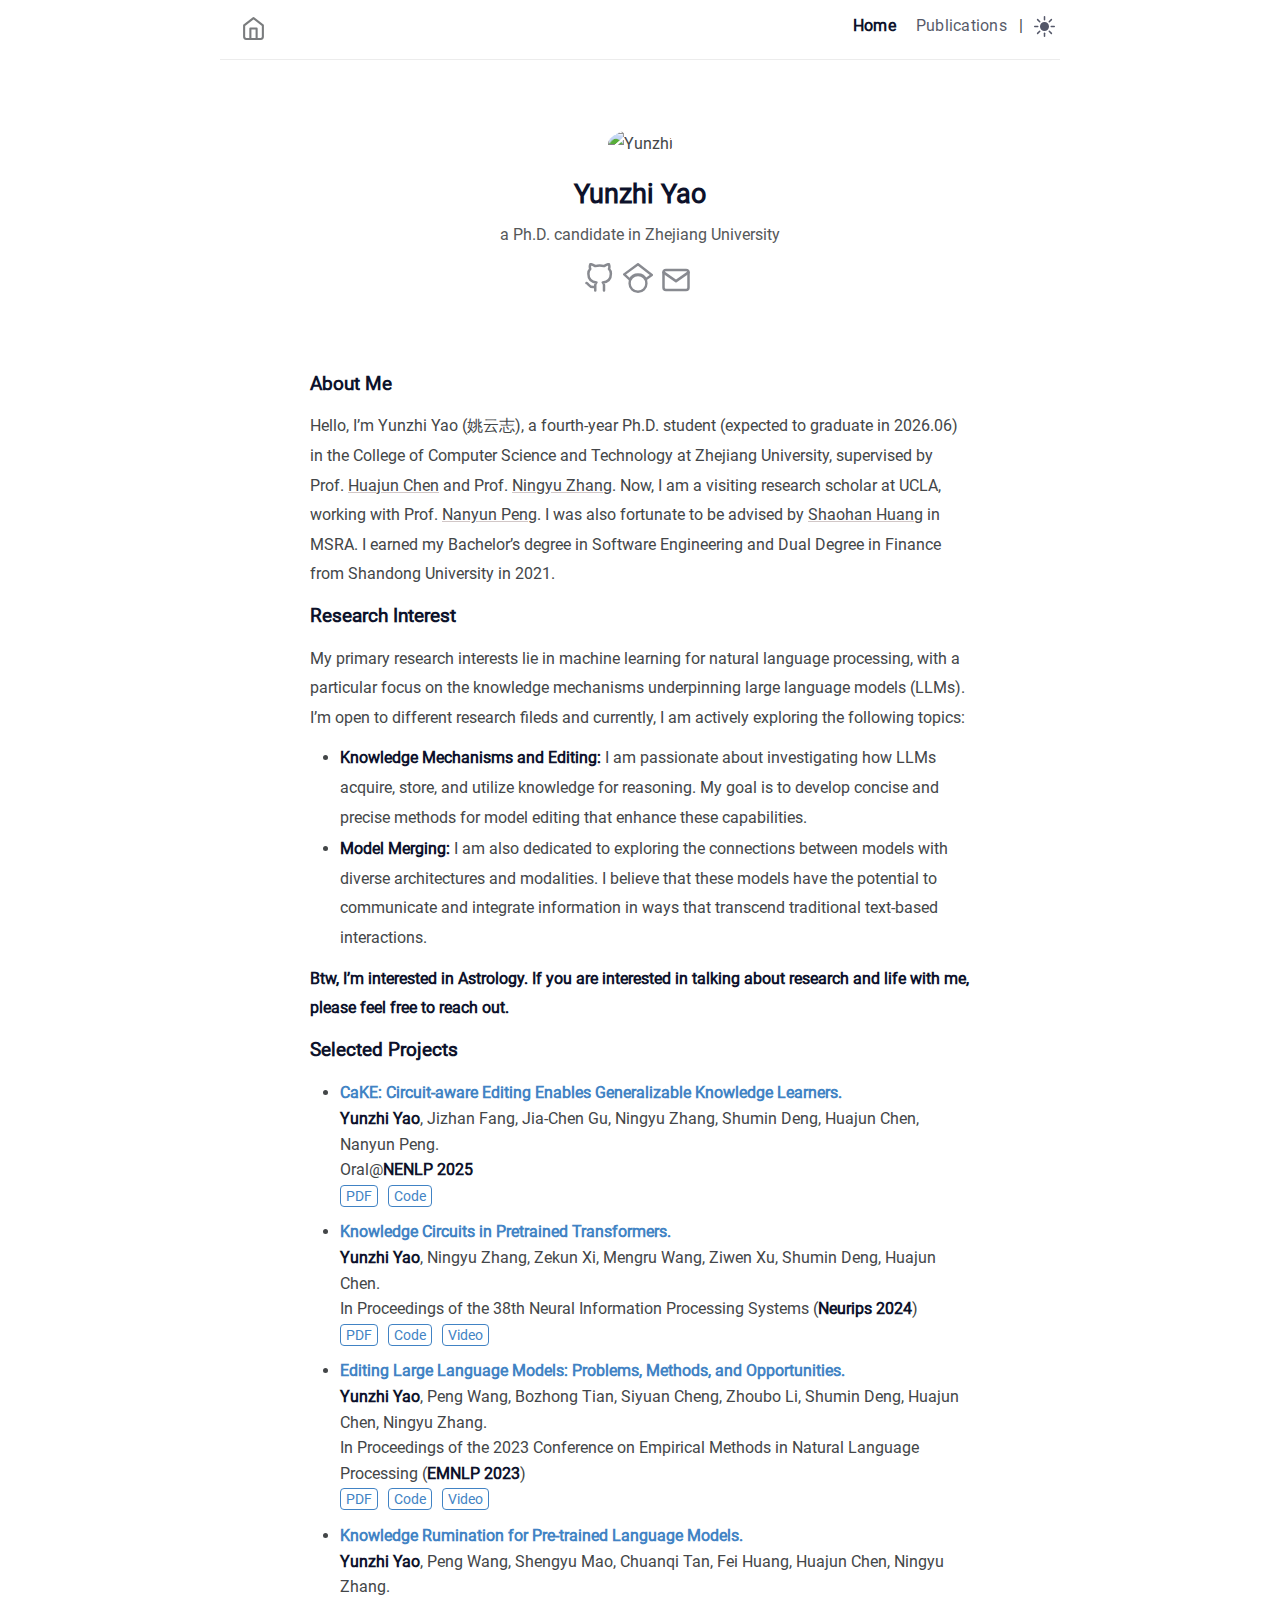
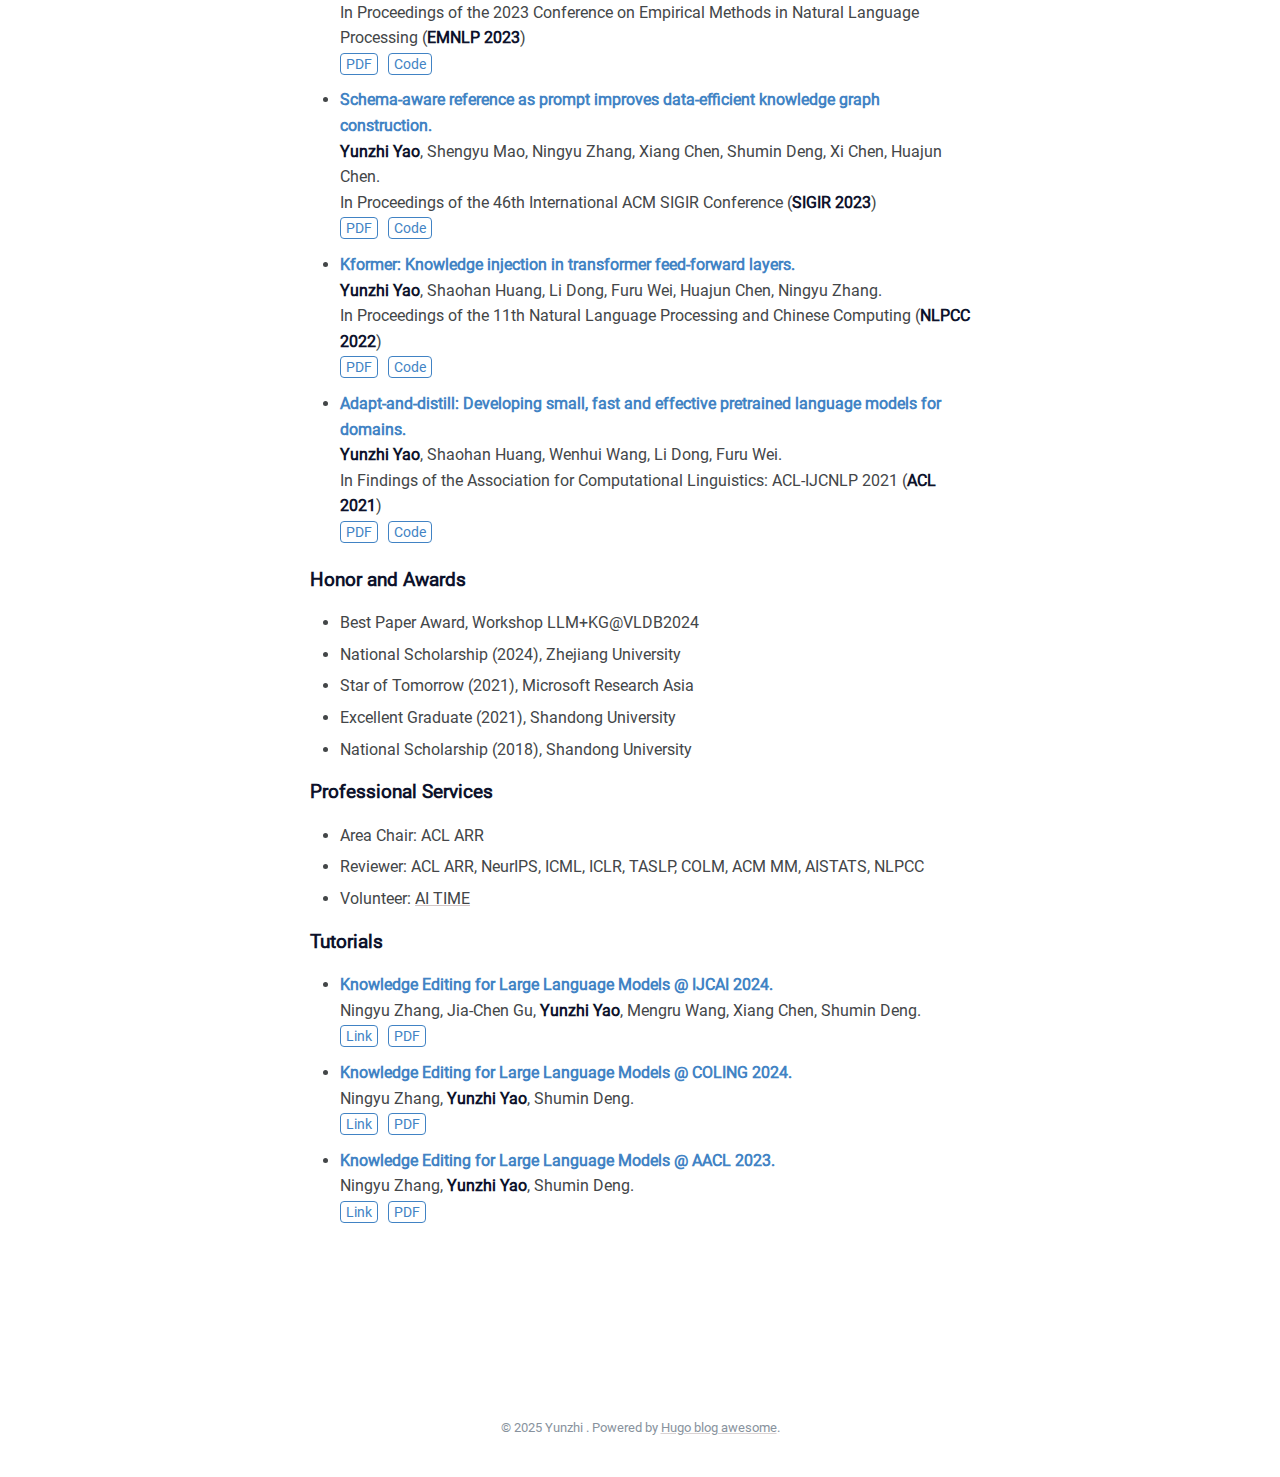
==== commit 39b08374: "update cake" ====
--- a/index.html
+++ b/index.html
@@ -191,6 +191,7 @@
   <div>
   <h4 class="pub-item-title">CaKE: Circuit-aware Editing Enables Generalizable Knowledge Learners.</h4>
   <div><b>Yunzhi Yao</b>, Jizhan Fang, Jia-Chen Gu, Ningyu Zhang, Shumin Deng, Huajun Chen, Nanyun Peng.</div>
+  <div>Oral@<b>NENLP 2025</b></div>
   <div>
   <span class="pub-item-url"><a class="pub-item-button" target="_blank" href="https://arxiv.org/pdf/2503.16356">PDF</a></span>
   <span class="pub-item-url"><a class="pub-item-button" target="_blank" href="https://github.com/zjunlp/CaKE">Code</a></span>
